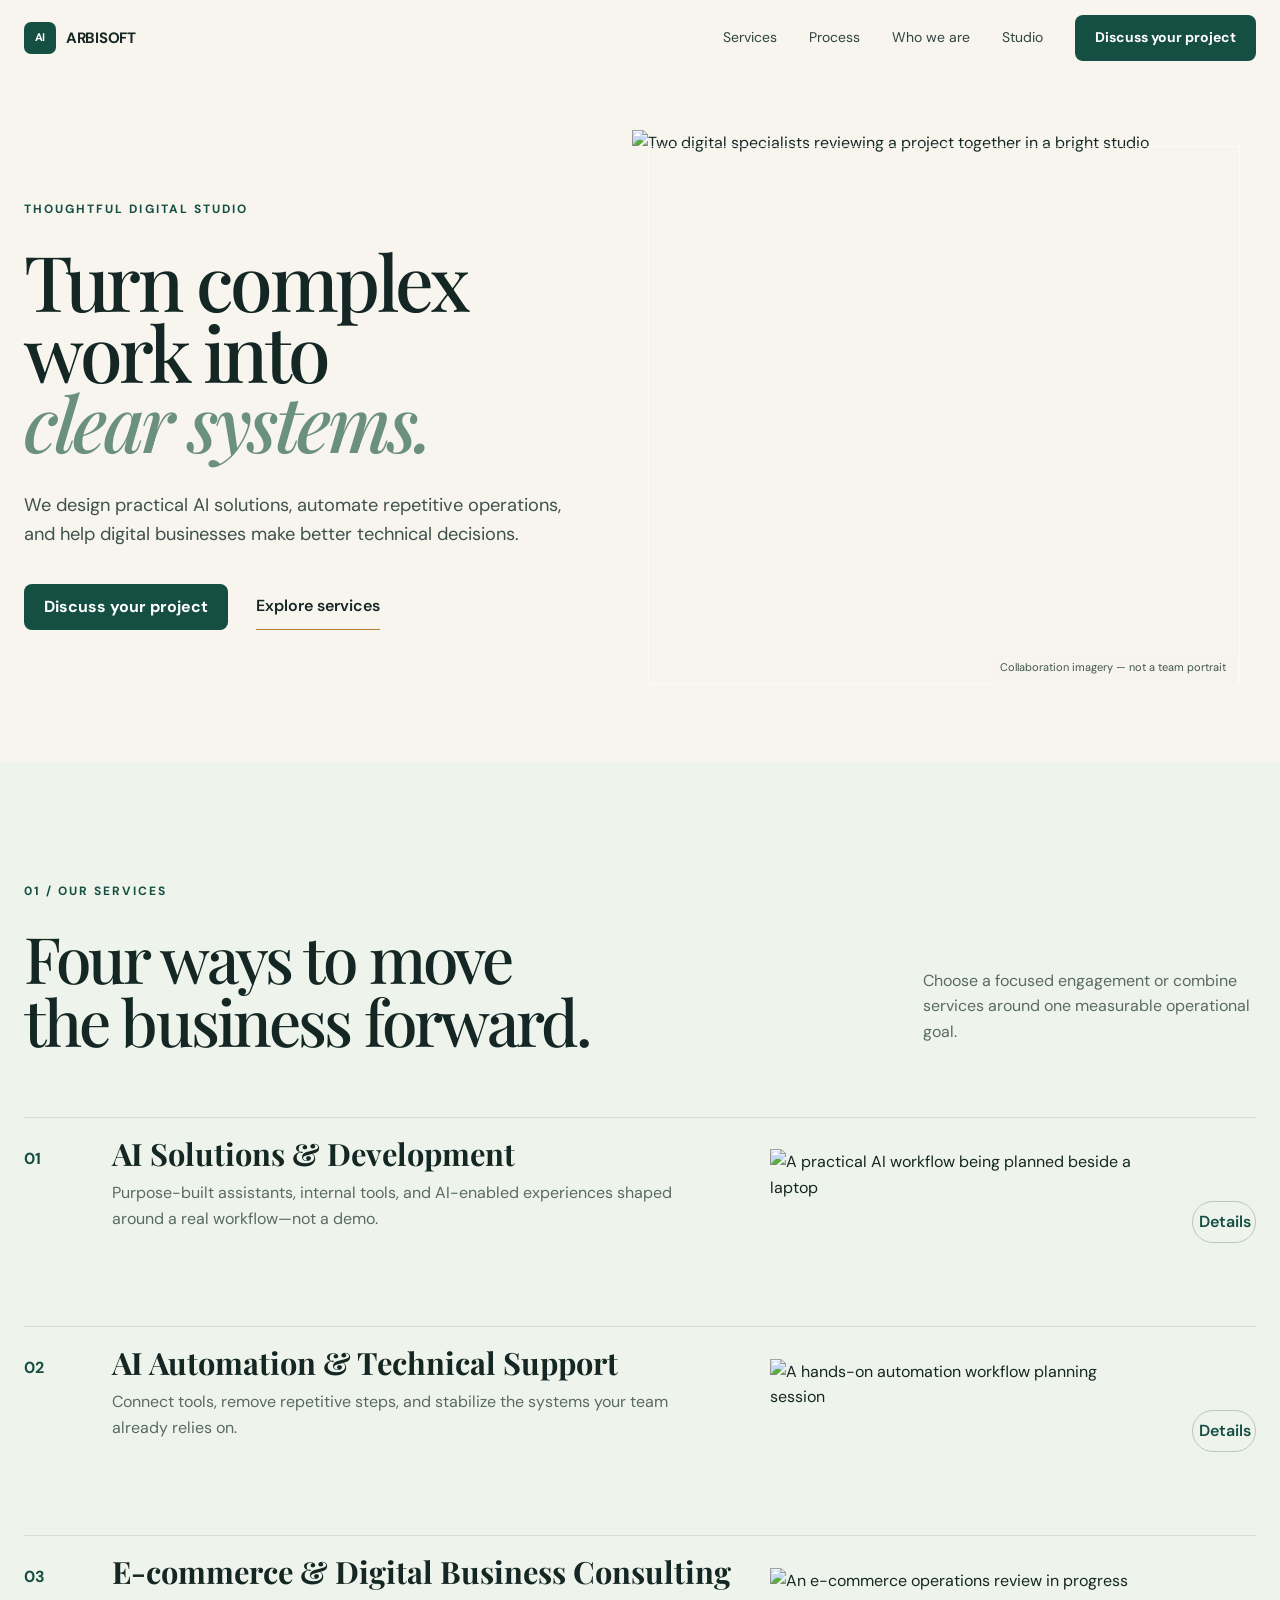
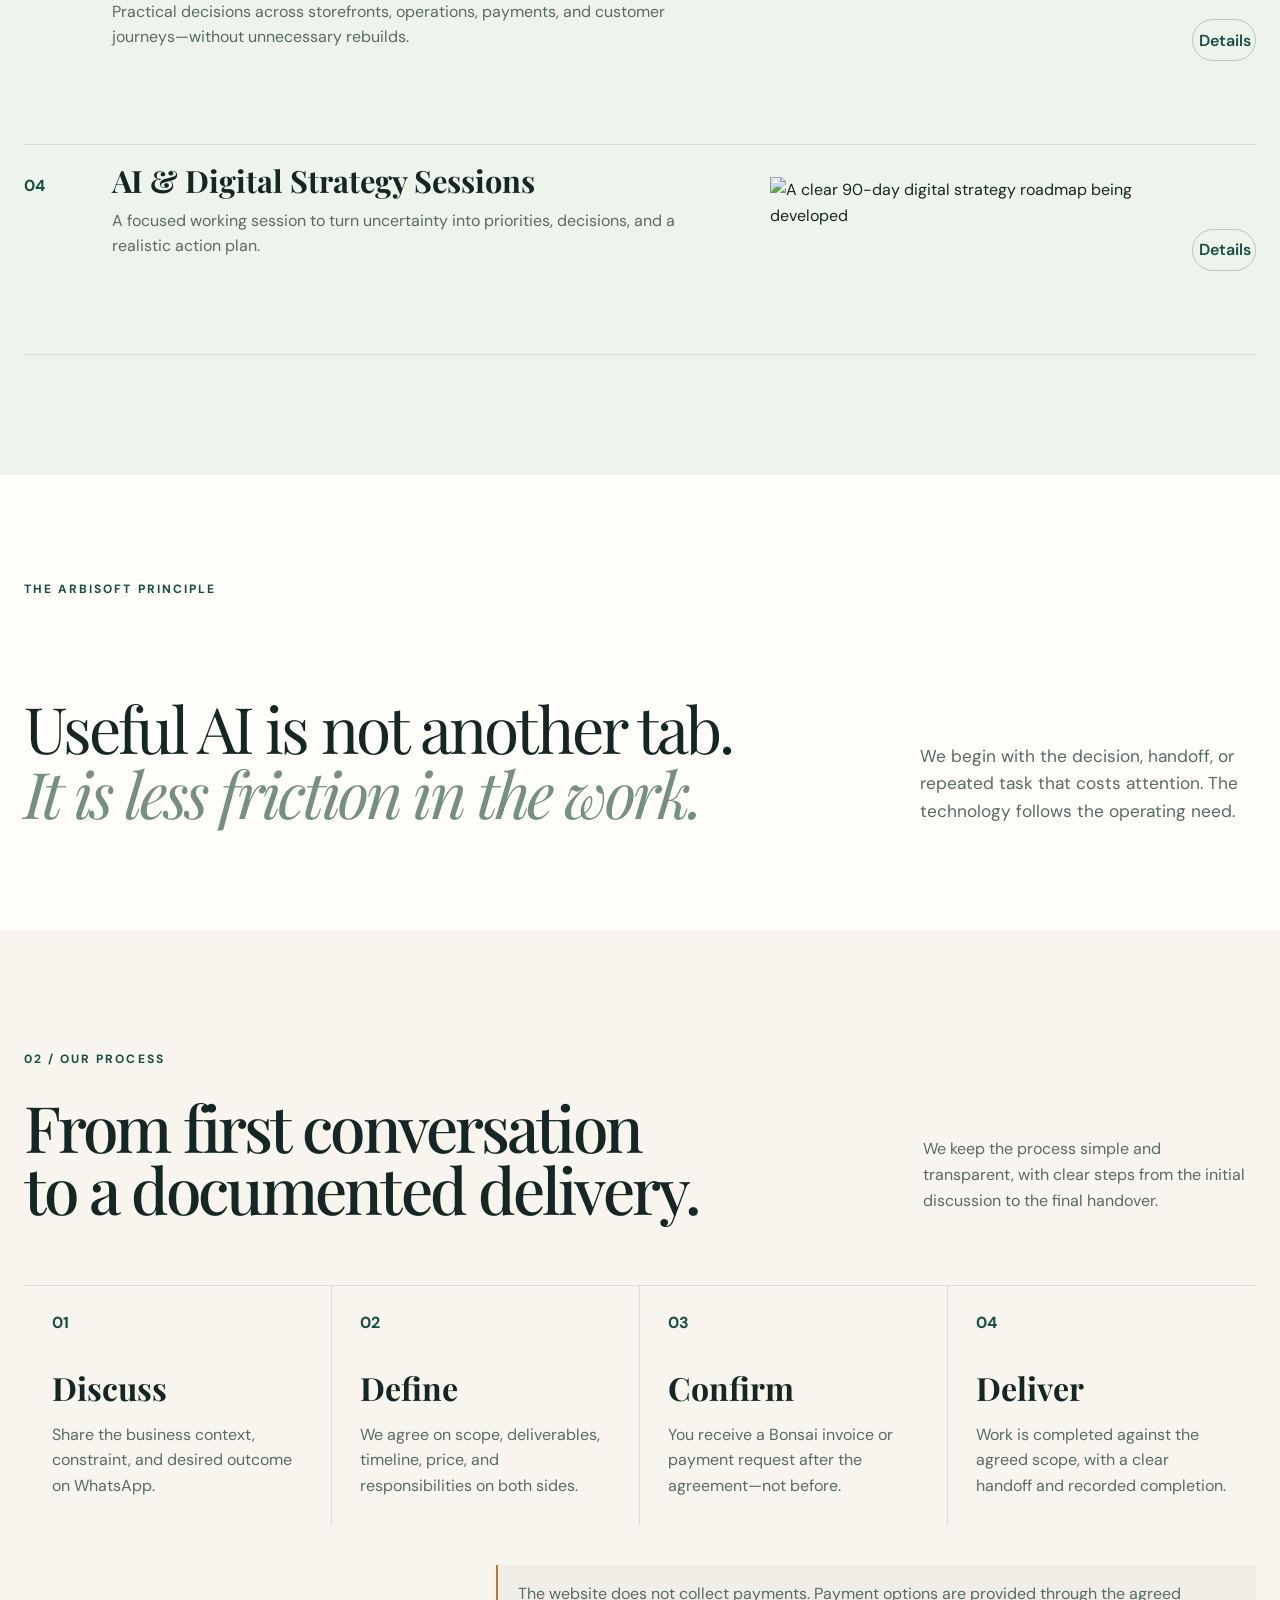
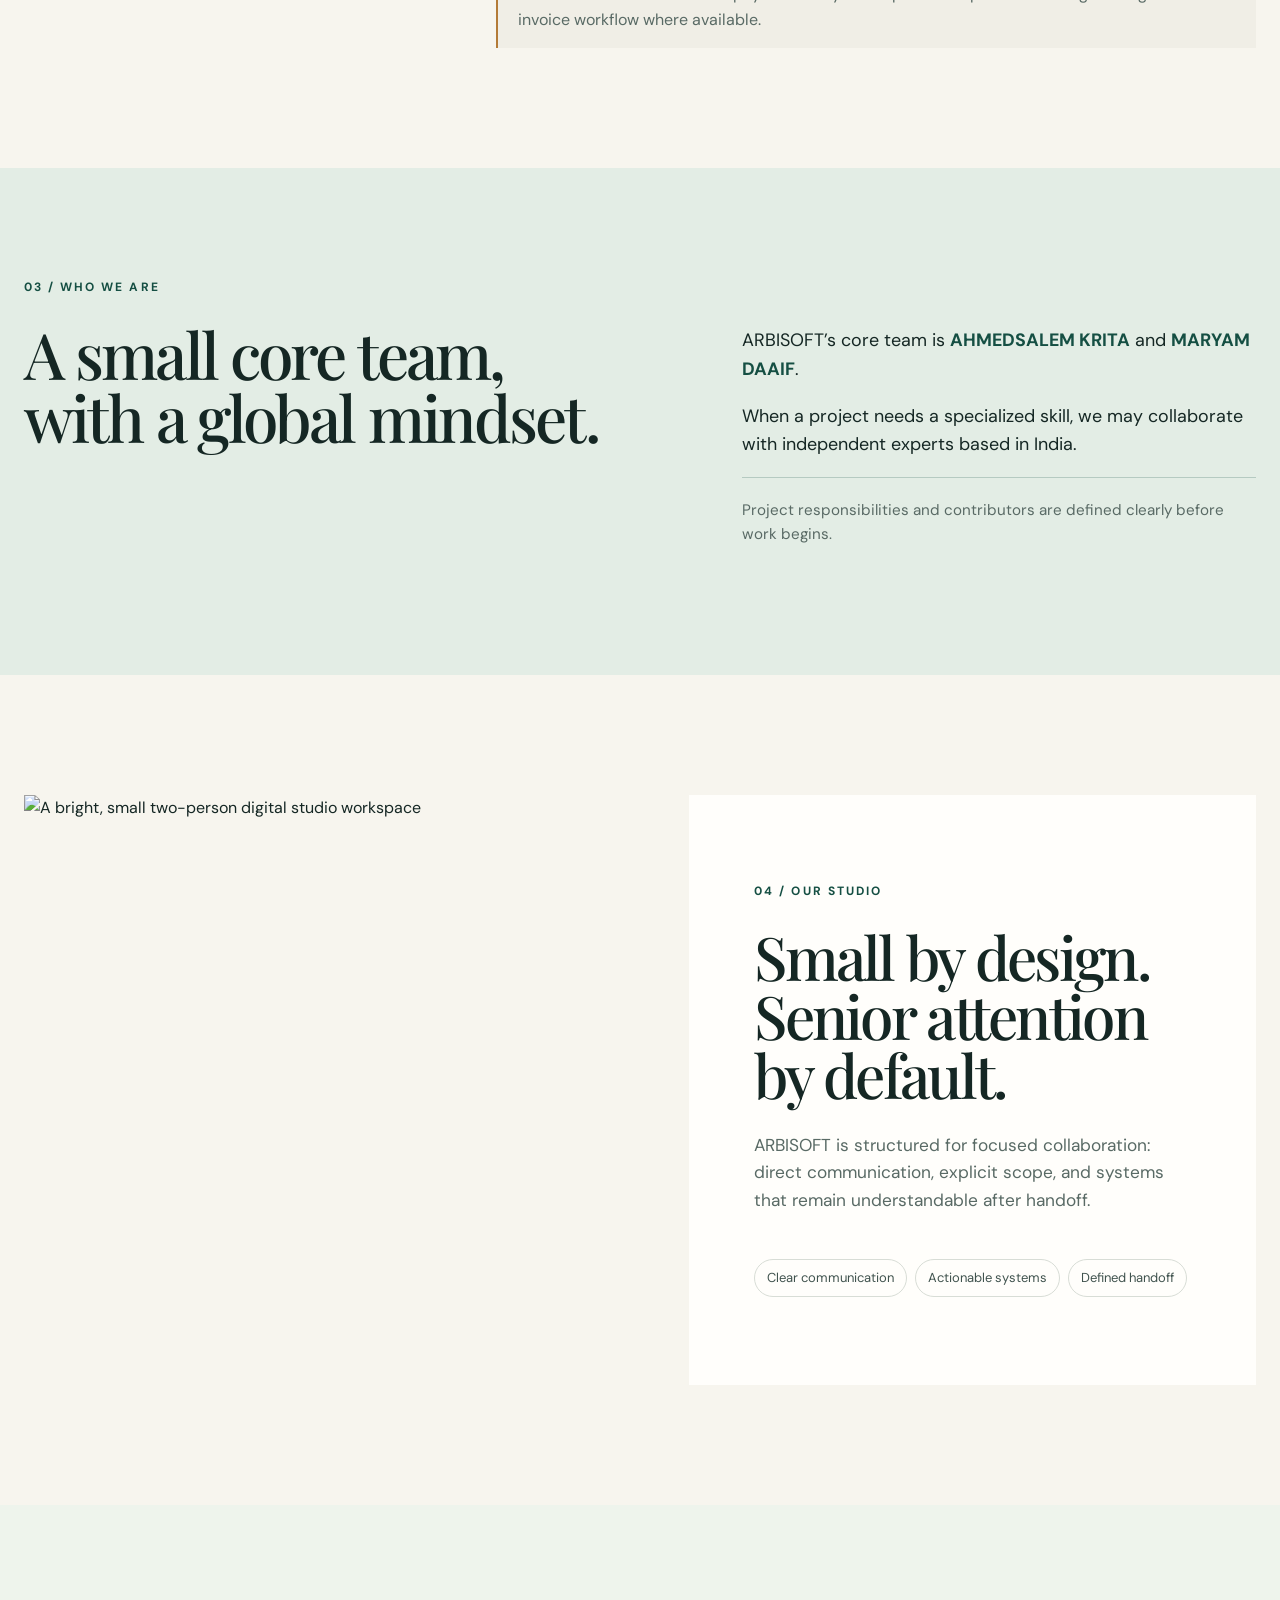
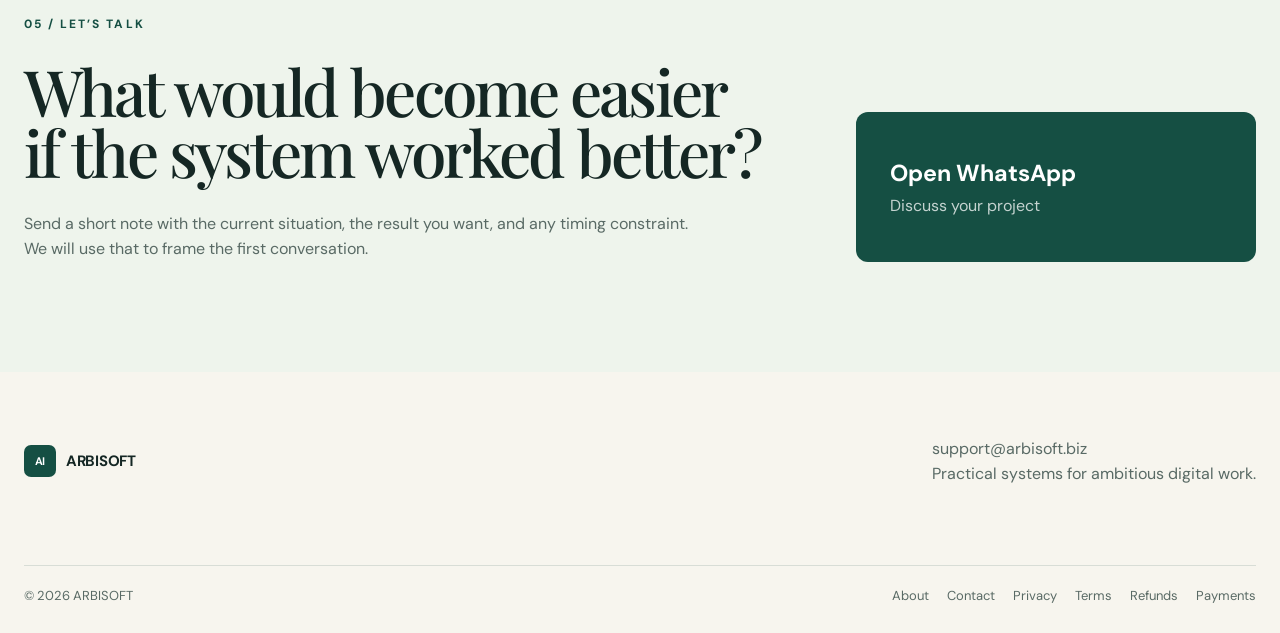
==== index.html @ 0a756f90 "Redesign site and add essential business pages Adds the approved light editorial design, team inform" ====
<!doctype html>
<html lang="en">
<head>
  <meta charset="utf-8">
  <meta name="viewport" content="width=device-width,initial-scale=1">
  <meta name="theme-color" content="#f7f5ee">
  <meta name="description" content="ARBISOFT designs practical AI, automation, and digital business systems around real operations.">
  <link rel="canonical" href="https://arbisoft.biz/">
  <title>ARBISOFT — AI, Automation & Digital Business</title>
  <link rel="preconnect" href="https://fonts.googleapis.com">
  <link rel="preconnect" href="https://fonts.gstatic.com" crossorigin>
  <link href="https://fonts.googleapis.com/css2?family=DM+Sans:wght@400;500;600;700&family=Playfair+Display:ital,wght@0,500;1,500&display=swap" rel="stylesheet">
  <link rel="icon" type="image/svg+xml" href="data:image/svg+xml,%3Csvg xmlns='http://www.w3.org/2000/svg' viewBox='0 0 64 64'%3E%3Crect width='64' height='64' rx='14' fill='%23154f43'/%3E%3Ctext x='32' y='39' text-anchor='middle' font-family='Arial' font-size='21' font-weight='700' fill='%23fff'%3EAI%3C/text%3E%3C/svg%3E">
  <link rel="stylesheet" href="styles.css">
  <link rel="stylesheet" href="overrides.css">
  <script src="script.js" defer></script>
</head>
<body>
  <a class="skip" href="#main">Skip to content</a>
  <header class="site-header" data-header>
    <a class="brand" href="#top" aria-label="ARBISOFT home"><span class="brand-mark">AI</span><span>ARBISOFT</span></a>
    <button class="menu-button" type="button" aria-expanded="false" aria-controls="site-nav">Menu</button>
    <nav id="site-nav" class="site-nav" aria-label="Primary navigation">
      <a href="#services">Services</a><a href="#process">Process</a><a href="#team">Who we are</a><a href="#studio">Studio</a>
      <a class="nav-cta" data-whatsapp href="https://wa.me/212661487396?text=Hello%20ARBISOFT%2C%20I%27d%20like%20to%20discuss%20a%20project." target="_blank" rel="noopener">Discuss your project</a>
    </nav>
  </header>

  <main id="main">
    <section class="hero" id="top">
      <div class="hero-copy reveal">
        <p class="kicker">Thoughtful digital studio</p>
        <h1>Turn complex<br>work into<br><em>clear systems.</em></h1>
        <p class="hero-lede">We design practical AI solutions, automate repetitive operations, and help digital businesses make better technical decisions.</p>
        <div class="hero-actions"><a class="button button-primary" data-whatsapp href="https://wa.me/212661487396?text=Hello%20ARBISOFT%2C%20I%27d%20like%20to%20discuss%20a%20project." target="_blank" rel="noopener">Discuss your project</a><a class="text-link" href="#services">Explore services</a></div>
      </div>
      <figure class="hero-visual reveal"><img src="assets/team-collaboration.png" alt="Two digital specialists reviewing a project together in a bright studio" fetchpriority="high"><figcaption>Collaboration imagery — not a team portrait</figcaption></figure>
    </section>

    <section class="section services" id="services">
      <div class="section-intro reveal"><div><p class="kicker">01 / Our services</p><h2>Four ways to move<br>the business forward.</h2></div><p>Choose a focused engagement or combine services around one measurable operational goal.</p></div>
      <div class="service-list">
        <article class="service reveal"><span class="service-num">01</span><div class="service-copy"><h3>AI Solutions &amp; Development</h3><p>Purpose-built assistants, internal tools, and AI-enabled experiences shaped around a real workflow—not a demo.</p><ul><li>AI feature discovery</li><li>Prototype to production plan</li><li>Knowledge and workflow systems</li></ul></div><img src="assets/service-ai-development.png" alt="A practical AI workflow being planned beside a laptop" loading="lazy" decoding="async"><button class="service-toggle" aria-expanded="false" aria-label="Show details for AI Solutions & Development"><span>Details</span></button></article>
        <article class="service reveal"><span class="service-num">02</span><div class="service-copy"><h3>AI Automation &amp; Technical Support</h3><p>Connect tools, remove repetitive steps, and stabilize the systems your team already relies on.</p><ul><li>Process automation</li><li>Tool integration</li><li>Technical troubleshooting</li></ul></div><img src="assets/service-automation.png" alt="A hands-on automation workflow planning session" loading="lazy" decoding="async"><button class="service-toggle" aria-expanded="false" aria-label="Show details for AI Automation & Technical Support"><span>Details</span></button></article>
        <article class="service reveal"><span class="service-num">03</span><div class="service-copy"><h3>E-commerce &amp; Digital Business Consulting</h3><p>Practical decisions across storefronts, operations, payments, and customer journeys—without unnecessary rebuilds.</p><ul><li>Commerce systems review</li><li>Operational improvement</li><li>Platform and workflow guidance</li></ul></div><img src="assets/service-ecommerce.png" alt="An e-commerce operations review in progress" loading="lazy" decoding="async"><button class="service-toggle" aria-expanded="false" aria-label="Show details for E-commerce consulting"><span>Details</span></button></article>
        <article class="service reveal"><span class="service-num">04</span><div class="service-copy"><h3>AI &amp; Digital Strategy Sessions</h3><p>A focused working session to turn uncertainty into priorities, decisions, and a realistic action plan.</p><ul><li>Opportunity mapping</li><li>Technical decision support</li><li>90-day action plan</li></ul></div><img src="assets/service-strategy.png" alt="A clear 90-day digital strategy roadmap being developed" loading="lazy" decoding="async"><button class="service-toggle" aria-expanded="false" aria-label="Show details for strategy sessions"><span>Details</span></button></article>
      </div>
    </section>

    <section class="principle"><div class="principle-inner reveal"><p class="kicker">The ARBISOFT principle</p><blockquote>Useful AI is not another tab.<br><em>It is less friction in the work.</em></blockquote><p>We begin with the decision, handoff, or repeated task that costs attention. The technology follows the operating need.</p></div></section>

    <section class="section process" id="process">
      <div class="section-intro reveal"><div><p class="kicker">02 / Our process</p><h2>From first conversation<br>to a documented delivery.</h2></div><p>We keep the process simple and transparent, with clear steps from the initial discussion to the final handover.</p></div>
      <ol class="process-list"><li class="reveal"><span>01</span><h3>Discuss</h3><p>Share the business context, constraint, and desired outcome on WhatsApp.</p></li><li class="reveal"><span>02</span><h3>Define</h3><p>We agree on scope, deliverables, timeline, price, and responsibilities on both sides.</p></li><li class="reveal"><span>03</span><h3>Confirm</h3><p>You receive a Bonsai invoice or payment request after the agreement—not before.</p></li><li class="reveal"><span>04</span><h3>Deliver</h3><p>Work is completed against the agreed scope, with a clear handoff and recorded completion.</p></li></ol>
      <p class="payment-note reveal">The website does not collect payments. Payment options are provided through the agreed invoice workflow where available.</p>
    </section>

    <section class="team" id="team"><div class="team-inner reveal"><div><p class="kicker">03 / Who we are</p><h2>A small core team,<br>with a global mindset.</h2></div><div class="team-copy"><p>ARBISOFT’s core team is <strong>AHMEDSALEM KRITA</strong> and <strong>MARYAM DAAIF</strong>.</p><p>When a project needs a specialized skill, we may collaborate with independent experts based in India.</p><p class="team-note">Project responsibilities and contributors are defined clearly before work begins.</p></div></div></section>

    <section class="studio" id="studio"><figure class="studio-visual reveal"><img src="assets/studio-workspace.png" alt="A bright, small two-person digital studio workspace" loading="lazy" decoding="async"></figure><div class="studio-copy reveal"><p class="kicker">04 / Our studio</p><h2>Small by design.<br>Senior attention by default.</h2><p>ARBISOFT is structured for focused collaboration: direct communication, explicit scope, and systems that remain understandable after handoff.</p><div class="values"><span>Clear communication</span><span>Actionable systems</span><span>Defined handoff</span></div></div></section>

    <section class="contact" id="contact"><div class="contact-copy reveal"><p class="kicker">05 / Let’s talk</p><h2>What would become easier if the system worked better?</h2><p>Send a short note with the current situation, the result you want, and any timing constraint. We will use that to frame the first conversation.</p></div><a class="contact-action reveal" data-whatsapp href="https://wa.me/212661487396?text=Hello%20ARBISOFT.%20Current%20situation%3A%20%0ADesired%20outcome%3A%20%0ATiming%3A%20" target="_blank" rel="noopener"><strong>Open WhatsApp</strong><span>Discuss your project</span></a></section>
  </main>

  <footer><div class="footer-top"><a class="brand" href="#top"><span class="brand-mark">AI</span><span>ARBISOFT</span></a><p><a href="mailto:support@arbisoft.biz">support@arbisoft.biz</a><br>Practical systems for ambitious digital work.</p></div><div class="footer-bottom"><span>© <span data-year></span> ARBISOFT</span><nav class="footer-links" aria-label="Business information"><a href="about.html">About</a><a href="contact.html">Contact</a><a href="privacy.html">Privacy</a><a href="terms.html">Terms</a><a href="refund-policy.html">Refunds</a><a href="payment-policy.html">Payments</a></nav></div></footer>
</body>
</html>
---- styles.css ----
:root{--paper:#f7f5ee;--white:#fffefb;--sage:#eef4ec;--sage-2:#e3ede5;--forest:#154f43;--forest-dark:#0d2e29;--ink:#152724;--muted:#596a65;--bronze:#b47b37;--line:#d8ddd6;--max:1320px;--serif:"Playfair Display",Georgia,serif;--sans:"DM Sans",Arial,sans-serif}*{box-sizing:border-box}html{scroll-behavior:smooth}body{margin:0;background:var(--paper);color:var(--ink);font:16px/1.6 var(--sans);overflow-x:hidden}a{color:inherit;text-decoration:none}button{font:inherit}.skip{position:fixed;z-index:100;top:8px;left:8px;padding:10px 16px;background:var(--forest);color:#fff;transform:translateY(-150%)}.skip:focus{transform:none}.site-header{position:fixed;z-index:50;top:0;left:0;width:100%;height:76px;padding:0 max(24px,calc((100vw - var(--max))/2));display:flex;align-items:center;justify-content:space-between;background:rgba(247,245,238,.94);border-bottom:1px solid transparent;backdrop-filter:blur(16px);transition:.25s}.site-header.scrolled{height:66px;border-color:var(--line);box-shadow:0 8px 30px rgba(21,79,67,.06)}.brand{display:flex;align-items:center;gap:10px;font-weight:700;font-size:15px;letter-spacing:-.02em}.brand-mark{display:grid;place-items:center;width:32px;height:32px;border-radius:7px;background:var(--forest);color:white;font-size:11px}.site-nav{display:flex;align-items:center;gap:32px;font-size:14px}.site-nav>a:not(.nav-cta){color:#31443f}.site-nav>a:hover{color:var(--forest)}.nav-cta,.button{display:inline-flex;align-items:center;justify-content:center;min-height:46px;padding:0 20px;border-radius:8px;font-weight:700}.nav-cta,.button-primary{background:var(--forest);color:#fff}.nav-cta:hover,.button-primary:hover{background:var(--forest-dark)}.menu-button{display:none;border:1px solid var(--line);border-radius:8px;background:var(--white);padding:9px 14px;color:var(--ink)}.hero{max-width:var(--max);min-height:760px;margin:auto;padding:140px 24px 70px;display:grid;grid-template-columns:.82fr 1.18fr;align-items:center;gap:70px}.kicker{margin:0 0 26px;color:var(--forest);font-size:12px;font-weight:700;text-transform:uppercase;letter-spacing:.17em}.hero h1,.section h2,.team h2,.studio h2,.contact h2{font-family:var(--serif);font-weight:500;letter-spacing:-.045em}.hero h1{margin:0;font-size:clamp(4.2rem,7vw,7.4rem);line-height:.89}.hero h1 em{color:#6c907e;font-weight:500}.hero-lede{max-width:600px;margin:34px 0 0;color:#3f514c;font-size:1.14rem}.hero-actions{display:flex;align-items:center;gap:28px;margin-top:34px}.text-link{padding:10px 0;border-bottom:1px solid var(--bronze);font-weight:600}.hero-visual{position:relative;margin:0;min-height:570px;overflow:hidden}.hero-visual:before{content:"";position:absolute;z-index:1;inset:16px;border:1px solid rgba(255,255,255,.6);pointer-events:none}.hero-visual img{width:100%;height:570px;display:block;object-fit:cover;object-position:center}.hero-visual figcaption{position:absolute;z-index:2;right:20px;bottom:16px;padding:7px 10px;background:rgba(247,245,238,.86);color:#40544e;font-size:11px}.section{max-width:var(--max);margin:auto;padding:120px 24px}.services{max-width:none;padding-left:max(24px,calc((100vw - var(--max))/2));padding-right:max(24px,calc((100vw - var(--max))/2));background:var(--sage)}.section-intro{display:grid;grid-template-columns:1.6fr .65fr;gap:80px;align-items:end;margin-bottom:64px}.section-intro h2{margin:0;font-size:clamp(2.9rem,5vw,5.3rem);line-height:.98}.section-intro>p{max-width:390px;margin:0 0 8px;color:var(--muted)}.service{display:grid;grid-template-columns:60px minmax(280px,1fr) minmax(240px,380px) 78px;gap:28px;align-items:center;padding:18px 0;border-top:1px solid var(--line)}.service:last-child{border-bottom:1px solid var(--line)}.service-num{align-self:start;margin-top:10px;color:var(--forest);font-weight:700}.service h3{margin:0;font-family:var(--serif);font-size:clamp(1.45rem,2.4vw,2.25rem);line-height:1.15}.service p{max-width:600px;margin:9px 0 0;color:var(--muted)}.service img{width:100%;height:145px;object-fit:cover}.service ul{display:grid;grid-template-rows:0fr;overflow:hidden;opacity:0;margin:0;padding:0;transition:.3s}.service.open ul{grid-template-rows:1fr;opacity:1;margin-top:14px;padding-left:18px;color:var(--muted)}.service-toggle{justify-self:end;width:64px;height:42px;border:1px solid #b9c8c0;border-radius:999px;background:transparent;color:var(--forest);font-weight:600;cursor:pointer}.service-toggle:hover,.service.open .service-toggle{background:var(--forest);color:#fff;border-color:var(--forest)}.principle{background:var(--white);padding:105px max(24px,calc((100vw - var(--max))/2))}.principle-inner{display:grid;grid-template-columns:1.6fr .65fr;gap:70px}.principle .kicker{grid-column:1/-1}.principle blockquote{margin:0;font-family:var(--serif);font-size:clamp(2.7rem,5vw,5rem);line-height:1.02;letter-spacing:-.045em}.principle blockquote em{color:#759081}.principle-inner>p:last-child{align-self:end;margin:0;color:var(--muted);font-size:1.08rem}.process-list{display:grid;grid-template-columns:repeat(4,1fr);list-style:none;margin:0;padding:0}.process-list li{min-height:240px;padding:24px 28px;border-top:1px solid var(--line);border-right:1px solid var(--line)}.process-list li:last-child{border-right:0}.process-list span{color:var(--forest);font-weight:700}.process-list h3{margin:26px 0 9px;font-family:var(--serif);font-size:2rem}.process-list p{margin:0;color:var(--muted)}.payment-note{max-width:760px;margin:40px 0 0 auto;padding:16px 20px;border-left:2px solid var(--bronze);background:#f0eee6;color:var(--muted)}.team{background:var(--sage-2);padding:110px max(24px,calc((100vw - var(--max))/2))}.team-inner{display:grid;grid-template-columns:1.1fr .9fr;gap:90px;align-items:start}.team h2{margin:0;font-size:clamp(3rem,5vw,5.4rem);line-height:.98}.team-copy{padding-top:48px}.team-copy p{margin:0 0 18px;font-size:1.12rem}.team-copy strong{color:var(--forest)}.team-note{padding-top:20px;border-top:1px solid rgba(21,79,67,.22);color:var(--muted);font-size:.95rem!important}.studio{max-width:var(--max);margin:auto;padding:120px 24px;display:grid;grid-template-columns:1.08fr .92fr;gap:0;background:var(--paper)}.studio-visual{margin:0;min-height:590px}.studio-visual img{width:100%;height:100%;min-height:590px;object-fit:cover}.studio-copy{display:flex;flex-direction:column;justify-content:center;padding:60px 65px;background:var(--white)}.studio h2{margin:0;font-size:clamp(2.8rem,4.7vw,5rem);line-height:.98}.studio-copy>p:not(.kicker){margin:28px 0 0;color:var(--muted);font-size:1.08rem}.values{display:flex;flex-wrap:wrap;gap:8px;margin-top:44px}.values span{padding:8px 12px;border:1px solid var(--line);border-radius:999px;color:#40534e;font-size:13px}.contact{padding:110px max(24px,calc((100vw - var(--max))/2));display:grid;grid-template-columns:1.3fr .7fr;gap:90px;align-items:end;background:var(--sage)}.contact h2{max-width:760px;margin:0;font-size:clamp(3rem,5vw,5.5rem);line-height:.96}.contact-copy>p:last-child{max-width:680px;margin:28px 0 0;color:var(--muted)}.contact-action{min-height:150px;display:flex;flex-direction:column;justify-content:center;padding:30px 34px;border-radius:12px;background:var(--forest);color:#fff;transition:.2s}.contact-action:hover{transform:translateY(-4px);background:var(--forest-dark)}.contact-action strong{font-size:1.45rem}.contact-action span{opacity:.75}footer{max-width:var(--max);margin:auto;padding:48px 24px 26px;background:var(--paper)}.footer-top,.footer-bottom{display:flex;align-items:center;justify-content:space-between;gap:24px}.footer-top p,.footer-bottom{color:var(--muted)}.footer-bottom{margin-top:62px;padding-top:20px;border-top:1px solid var(--line);font-size:13px}.footer-bottom button{border:0;background:none;color:var(--muted);cursor:pointer}.policy-dialog{width:min(720px,calc(100% - 32px));max-height:86vh;border:1px solid var(--line);border-radius:18px;background:var(--white);color:var(--ink);padding:clamp(24px,5vw,52px)}.policy-dialog::backdrop{background:rgba(13,46,41,.5);backdrop-filter:blur(5px)}.dialog-close{position:absolute;right:18px;top:16px;border:1px solid var(--line);border-radius:999px;background:var(--paper);color:var(--ink);padding:8px 13px}.policy-dialog h2{font-family:var(--serif);font-size:2.6rem;line-height:1}.policy-dialog h3{margin-top:28px}.policy-dialog p,.policy-dialog li{color:var(--muted)}.policy-notice{padding:14px;border-left:2px solid var(--bronze);background:#f3efe7}.reveal{opacity:1;transform:none}.js .reveal{opacity:0;transform:translateY(22px);transition:opacity .65s,transform .65s}.js .reveal.visible{opacity:1;transform:none}@media(max-width:980px){.site-nav{display:none;position:absolute;top:66px;left:14px;right:14px;flex-direction:column;align-items:stretch;padding:20px;background:var(--white);border:1px solid var(--line);box-shadow:0 18px 50px rgba(21,79,67,.13)}.site-nav.open{display:flex}.menu-button{display:block}.hero{grid-template-columns:1fr;padding-top:120px;gap:50px}.hero-copy{max-width:760px}.hero-visual{min-height:500px}.hero-visual img{height:500px}.section-intro,.principle-inner,.team-inner,.studio,.contact{grid-template-columns:1fr}.service{grid-template-columns:50px 1fr 260px}.service-toggle{grid-column:2;justify-self:start}.process-list{grid-template-columns:repeat(2,1fr)}.process-list li:nth-child(2){border-right:0}.team-copy{padding-top:0}.studio{gap:0}.contact{gap:48px}.contact-action{max-width:430px}.footer-top{align-items:flex-start;flex-direction:column}}@media(max-width:640px){.site-header{padding:0 14px}.hero{padding:105px 16px 55px}.hero h1{font-size:clamp(3.4rem,17vw,5rem)}.hero-lede{font-size:1rem}.hero-actions{align-items:stretch;flex-direction:column;gap:12px}.text-link{text-align:center}.hero-visual,.hero-visual img{height:390px;min-height:390px}.hero-visual figcaption{font-size:9px}.section,.studio{padding:82px 16px}.services,.principle,.team,.contact{padding:82px 16px}.section-intro{gap:28px;margin-bottom:44px}.section-intro h2{font-size:2.8rem}.service{grid-template-columns:36px 1fr;padding:24px 0}.service img{grid-column:1/-1;height:200px}.service-toggle{grid-column:2}.principle-inner{gap:28px}.principle blockquote{font-size:2.65rem}.process-list{grid-template-columns:1fr}.process-list li{min-height:0;border-right:0;padding:24px 0}.team h2,.contact h2{font-size:3rem}.studio-visual,.studio-visual img{min-height:390px}.studio-copy{padding:40px 24px}.contact-action{min-height:125px}.footer-bottom{align-items:flex-start;flex-direction:column}.footer-bottom div{display:flex;flex-wrap:wrap}}@media(prefers-reduced-motion:reduce){html{scroll-behavior:auto}.js .reveal{opacity:1;transform:none;transition:none}*{transition-duration:.01ms!important}}
---- overrides.css ----
/* Calm light-theme refinements after visual QA. */
.hero{min-height:730px;padding-top:130px;padding-bottom:62px;grid-template-columns:.94fr 1.06fr;gap:54px}
.hero h1{font-size:clamp(3.8rem,6vw,5.7rem);line-height:.92}
.reveal,.js .reveal,.js .reveal.visible{opacity:1;transform:none;transition:none}
@media(max-width:980px){.hero{grid-template-columns:1fr;padding-top:120px;gap:50px}}
@media(max-width:640px){.hero{padding:105px 16px 55px}.hero h1{font-size:clamp(3.15rem,15.5vw,4.6rem)}}
.footer-links{display:flex;flex-wrap:wrap;justify-content:flex-end;gap:8px 18px}.footer-links a:hover{color:var(--forest)}
.info-page{min-height:100vh}.info-header{max-width:920px;margin:0 auto;padding:140px 24px 56px}.info-header h1{max-width:850px;margin:0;font-family:var(--serif);font-size:clamp(3.2rem,7vw,6.8rem);font-weight:500;line-height:.94;letter-spacing:-.045em}.info-content{max-width:920px;margin:0 auto;padding:0 24px 110px}.info-content article{padding:clamp(28px,6vw,64px);background:var(--white);border-top:4px solid var(--forest)}.info-content h2{margin:40px 0 10px;font-family:var(--serif);font-size:clamp(1.8rem,4vw,2.7rem);font-weight:500;line-height:1.1}.info-content h2:first-child{margin-top:0}.info-content p,.info-content li{color:var(--muted)}.info-content a{color:var(--forest);font-weight:700}.info-note{padding:16px 18px;border-left:2px solid var(--bronze);background:#f3efe7}.simple-footer{max-width:920px}
@media(max-width:640px){.footer-links{justify-content:flex-start}.info-header{padding:120px 16px 40px}.info-content{padding:0 16px 80px}.info-content article{padding:26px 20px}}
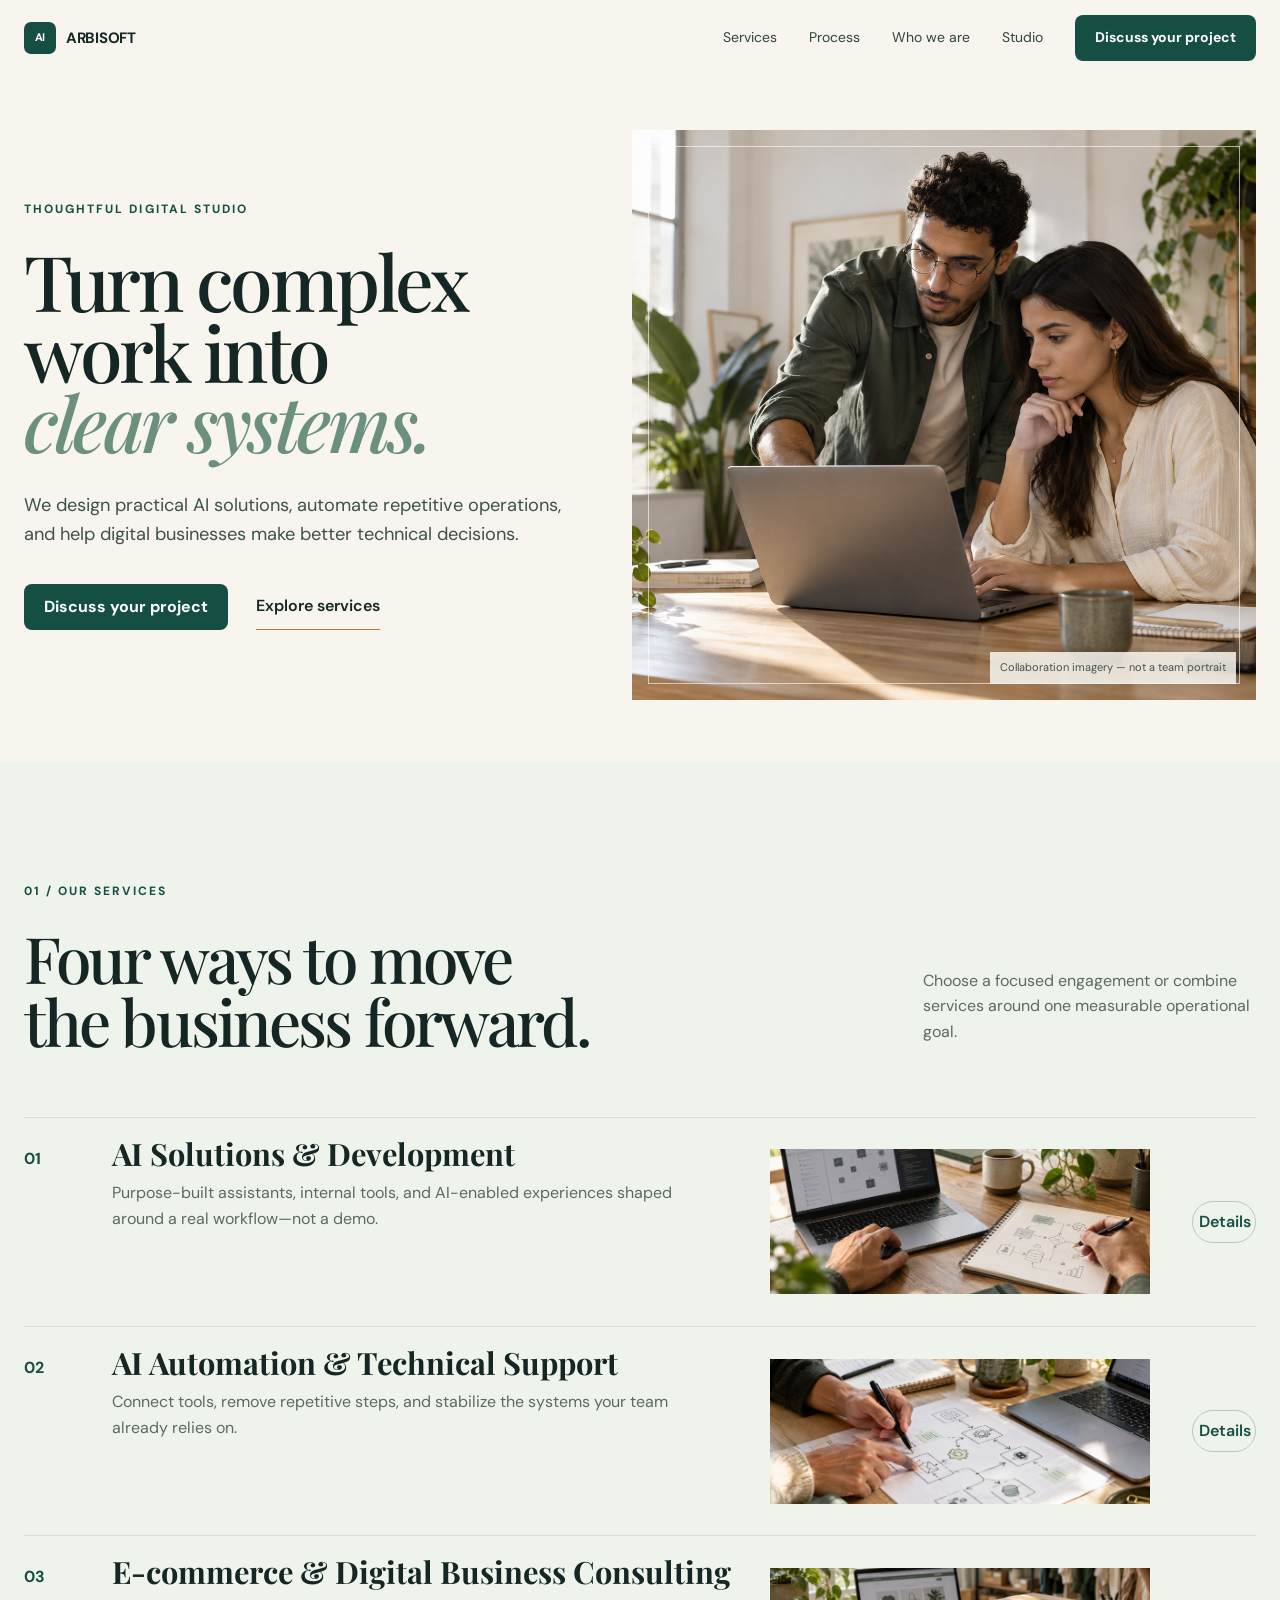
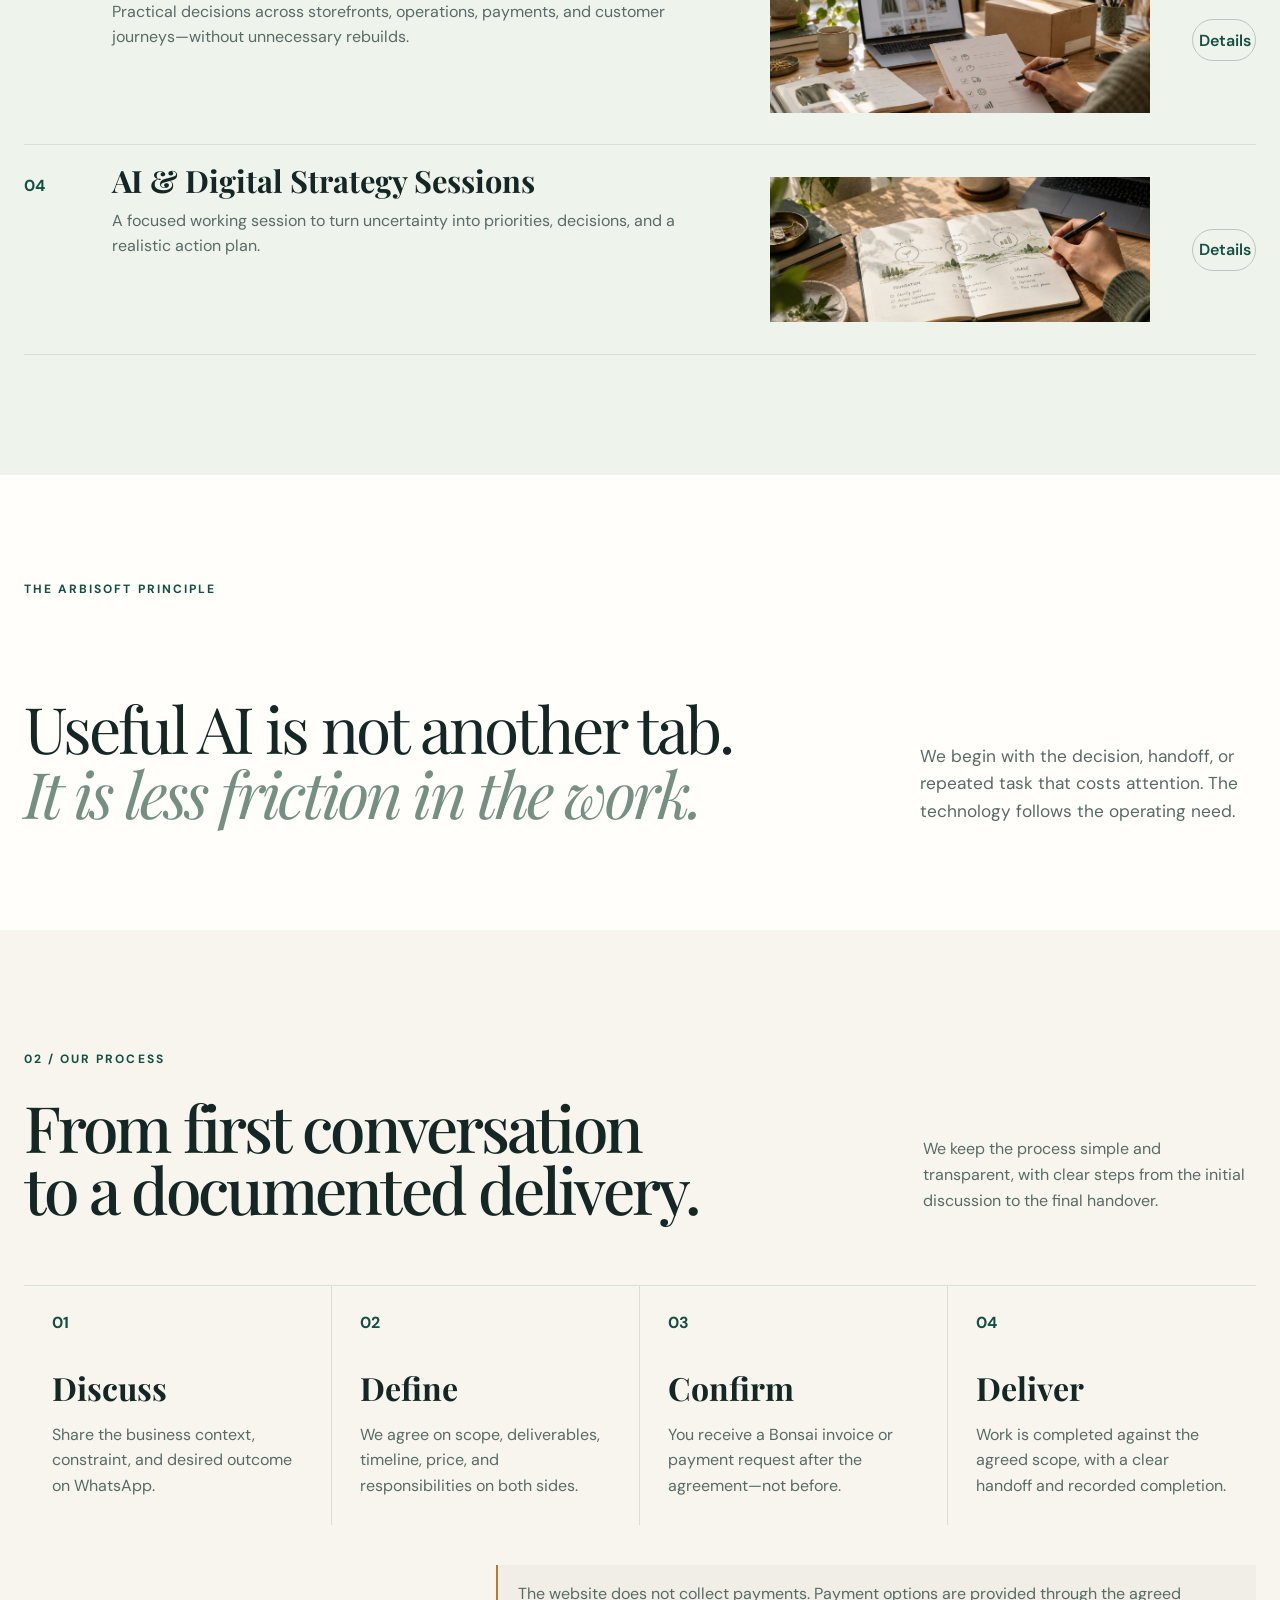
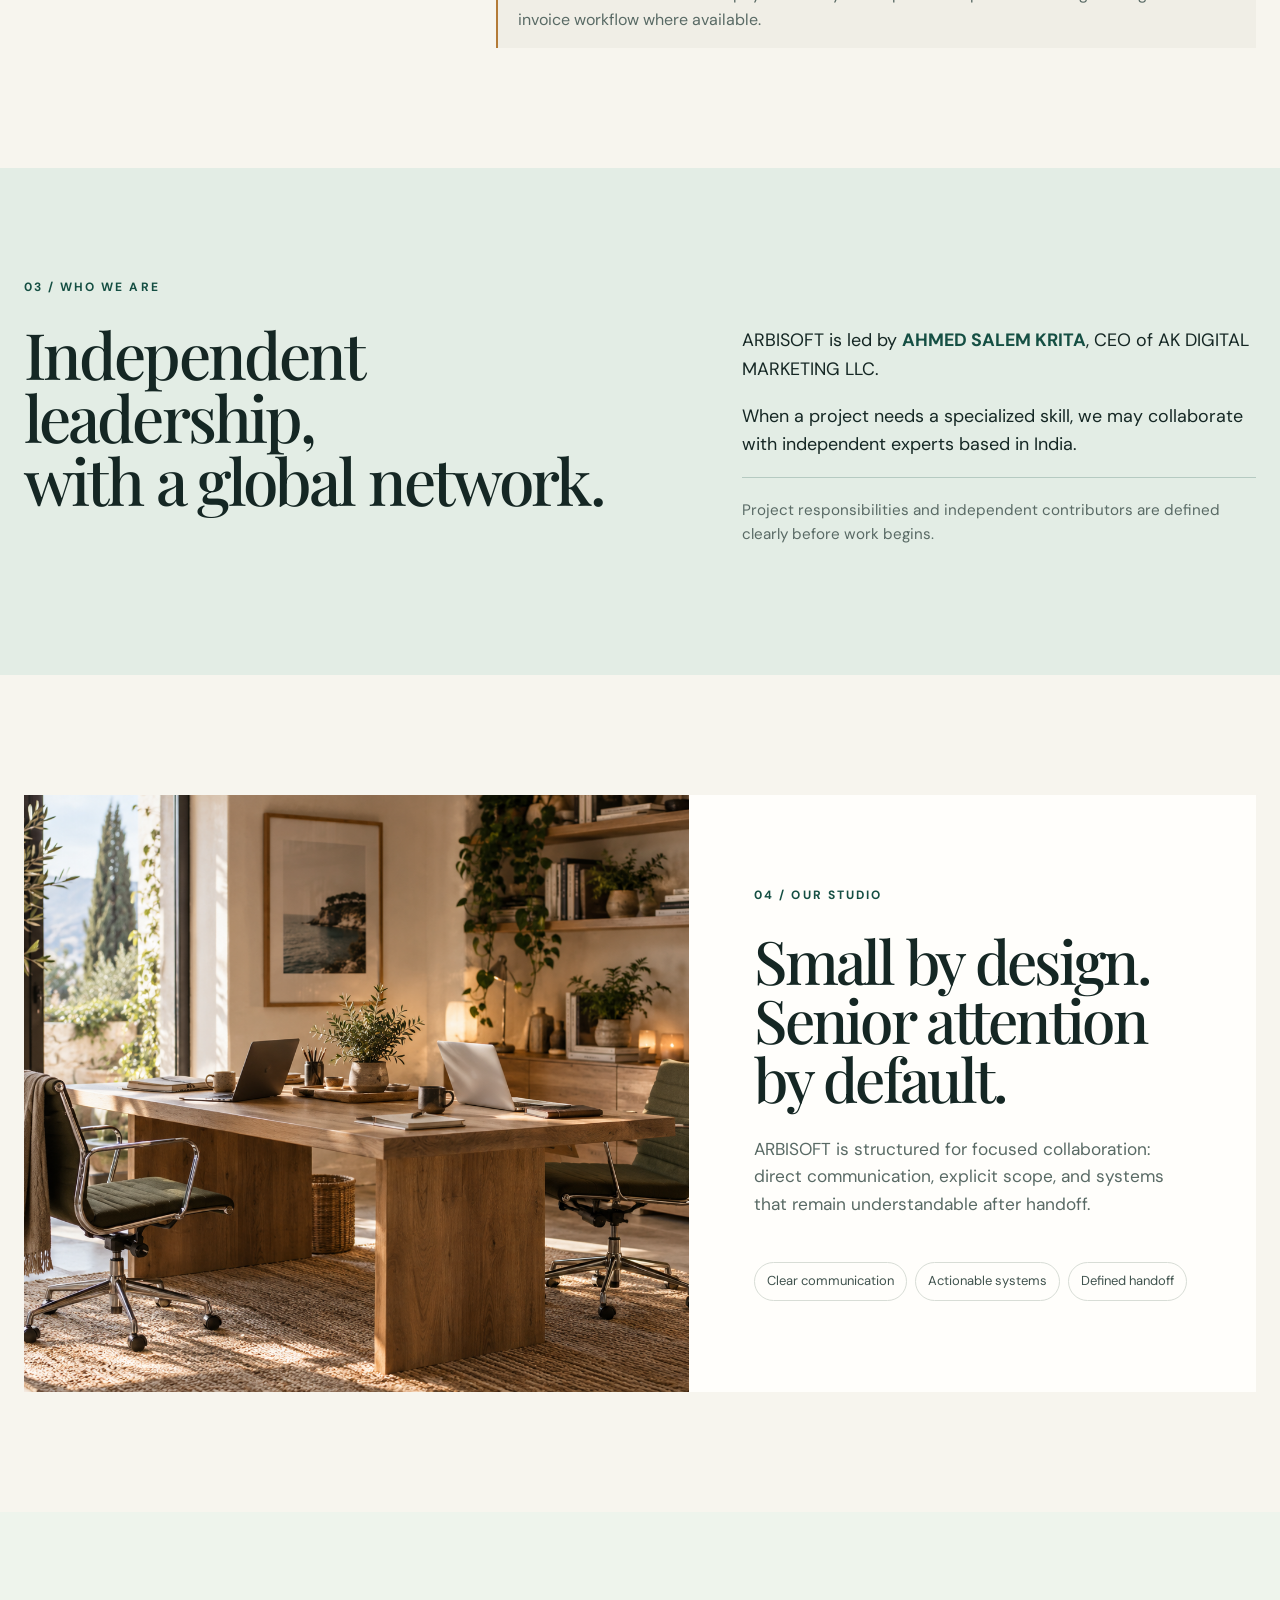
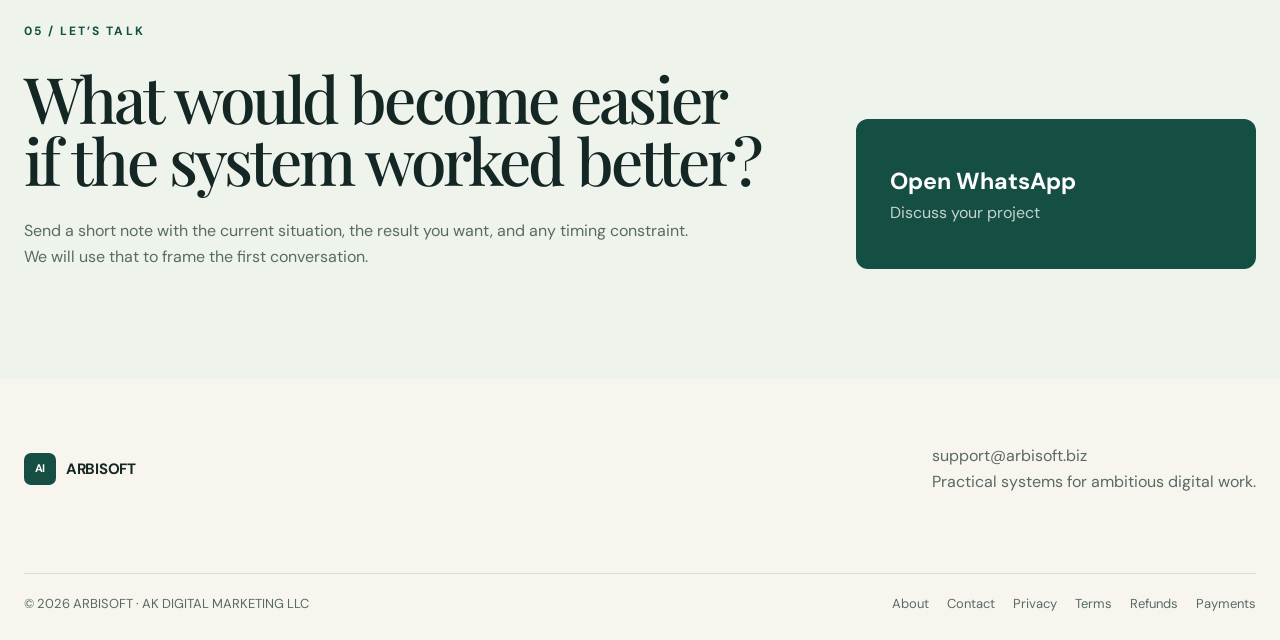
==== commit 9dea2830: "Align public identity with company records Lists AHMED SALEM KRITA as the sole named principal and C" ====
--- a/index.html
+++ b/index.html
@@ -55,13 +55,13 @@
       <p class="payment-note reveal">The website does not collect payments. Payment options are provided through the agreed invoice workflow where available.</p>
     </section>
 
-    <section class="team" id="team"><div class="team-inner reveal"><div><p class="kicker">03 / Who we are</p><h2>A small core team,<br>with a global mindset.</h2></div><div class="team-copy"><p>ARBISOFT’s core team is <strong>AHMEDSALEM KRITA</strong> and <strong>MARYAM DAAIF</strong>.</p><p>When a project needs a specialized skill, we may collaborate with independent experts based in India.</p><p class="team-note">Project responsibilities and contributors are defined clearly before work begins.</p></div></div></section>
+    <section class="team" id="team"><div class="team-inner reveal"><div><p class="kicker">03 / Who we are</p><h2>Independent leadership,<br>with a global network.</h2></div><div class="team-copy"><p>ARBISOFT is led by <strong>AHMED SALEM KRITA</strong>, CEO of AK DIGITAL MARKETING LLC.</p><p>When a project needs a specialized skill, we may collaborate with independent experts based in India.</p><p class="team-note">Project responsibilities and independent contributors are defined clearly before work begins.</p></div></div></section>
 
     <section class="studio" id="studio"><figure class="studio-visual reveal"><img src="assets/studio-workspace.png" alt="A bright, small two-person digital studio workspace" loading="lazy" decoding="async"></figure><div class="studio-copy reveal"><p class="kicker">04 / Our studio</p><h2>Small by design.<br>Senior attention by default.</h2><p>ARBISOFT is structured for focused collaboration: direct communication, explicit scope, and systems that remain understandable after handoff.</p><div class="values"><span>Clear communication</span><span>Actionable systems</span><span>Defined handoff</span></div></div></section>
 
     <section class="contact" id="contact"><div class="contact-copy reveal"><p class="kicker">05 / Let’s talk</p><h2>What would become easier if the system worked better?</h2><p>Send a short note with the current situation, the result you want, and any timing constraint. We will use that to frame the first conversation.</p></div><a class="contact-action reveal" data-whatsapp href="https://wa.me/212661487396?text=Hello%20ARBISOFT.%20Current%20situation%3A%20%0ADesired%20outcome%3A%20%0ATiming%3A%20" target="_blank" rel="noopener"><strong>Open WhatsApp</strong><span>Discuss your project</span></a></section>
   </main>
 
-  <footer><div class="footer-top"><a class="brand" href="#top"><span class="brand-mark">AI</span><span>ARBISOFT</span></a><p><a href="mailto:support@arbisoft.biz">support@arbisoft.biz</a><br>Practical systems for ambitious digital work.</p></div><div class="footer-bottom"><span>© <span data-year></span> ARBISOFT</span><nav class="footer-links" aria-label="Business information"><a href="about.html">About</a><a href="contact.html">Contact</a><a href="privacy.html">Privacy</a><a href="terms.html">Terms</a><a href="refund-policy.html">Refunds</a><a href="payment-policy.html">Payments</a></nav></div></footer>
+  <footer><div class="footer-top"><a class="brand" href="#top"><span class="brand-mark">AI</span><span>ARBISOFT</span></a><p><a href="mailto:support@arbisoft.biz">support@arbisoft.biz</a><br>Practical systems for ambitious digital work.</p></div><div class="footer-bottom"><span>© <span data-year></span> ARBISOFT · AK DIGITAL MARKETING LLC</span><nav class="footer-links" aria-label="Business information"><a href="about.html">About</a><a href="contact.html">Contact</a><a href="privacy.html">Privacy</a><a href="terms.html">Terms</a><a href="refund-policy.html">Refunds</a><a href="payment-policy.html">Payments</a></nav></div></footer>
 </body>
 </html>
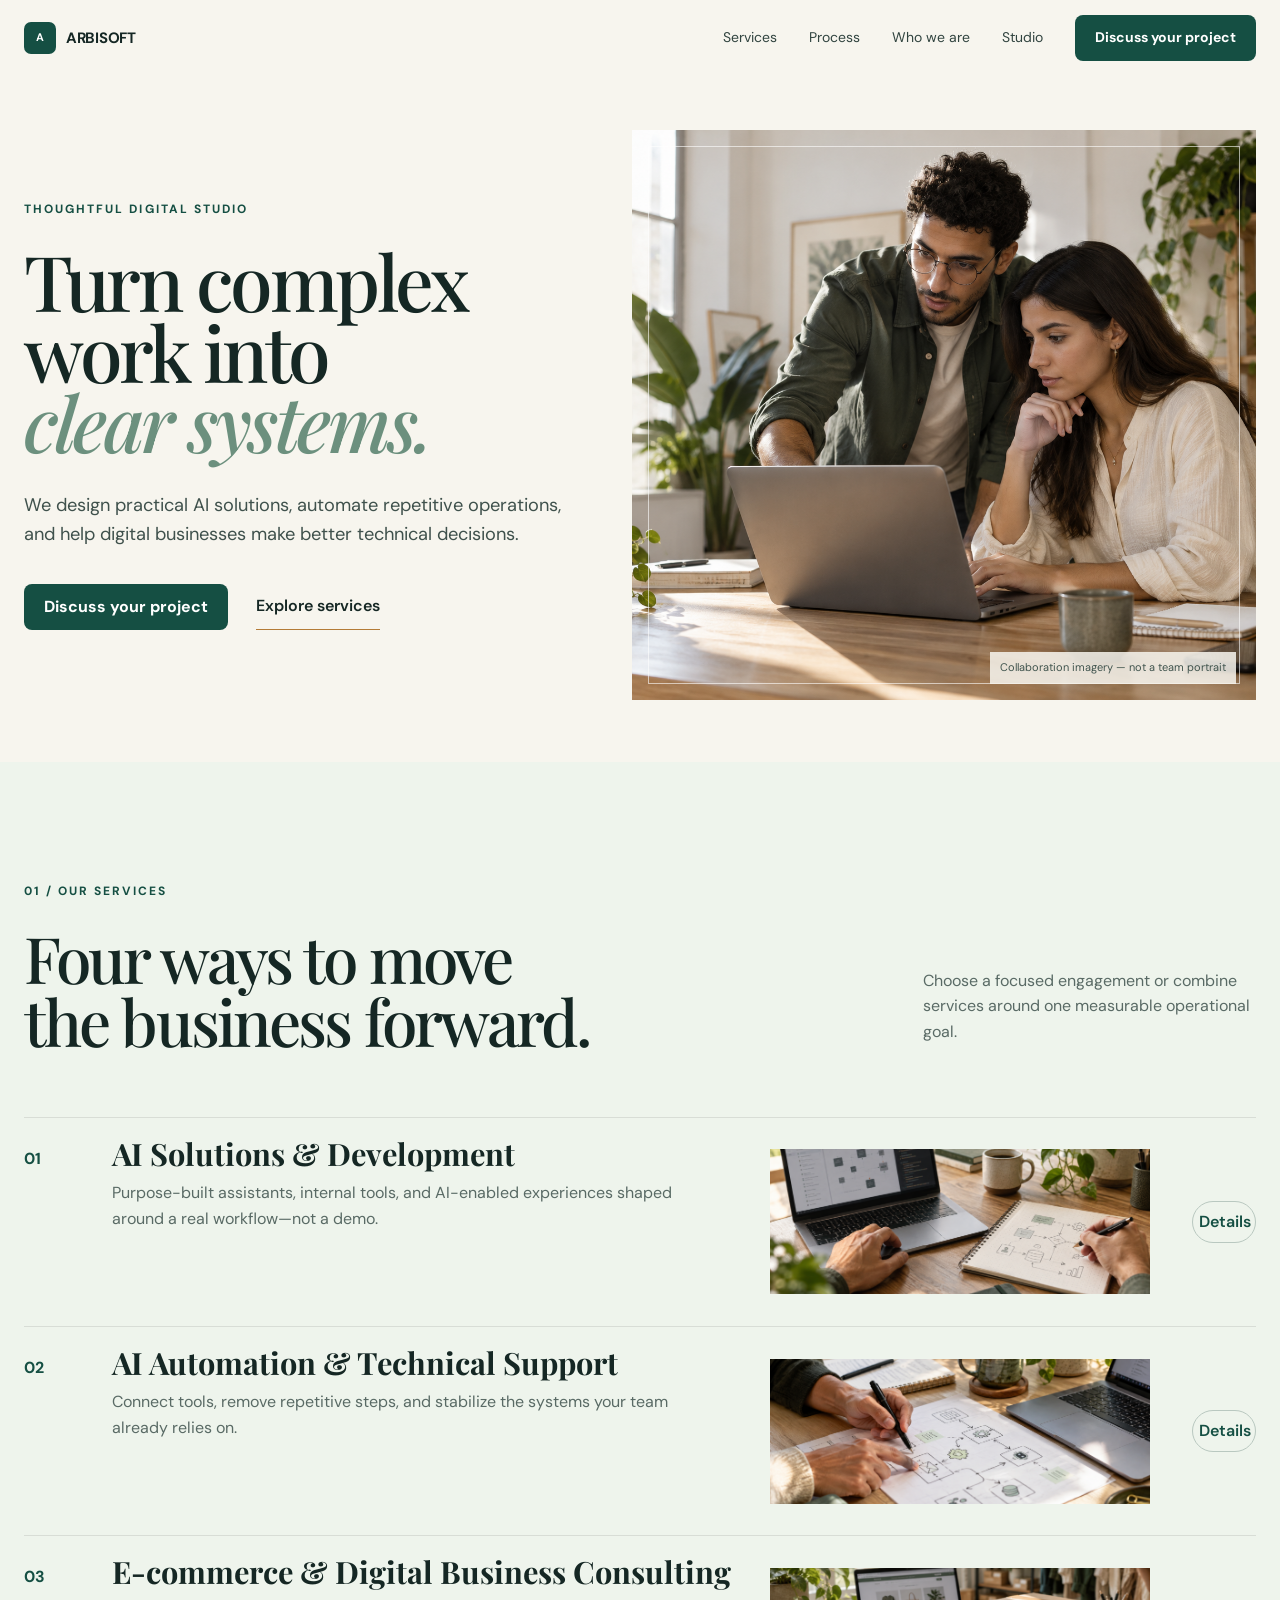
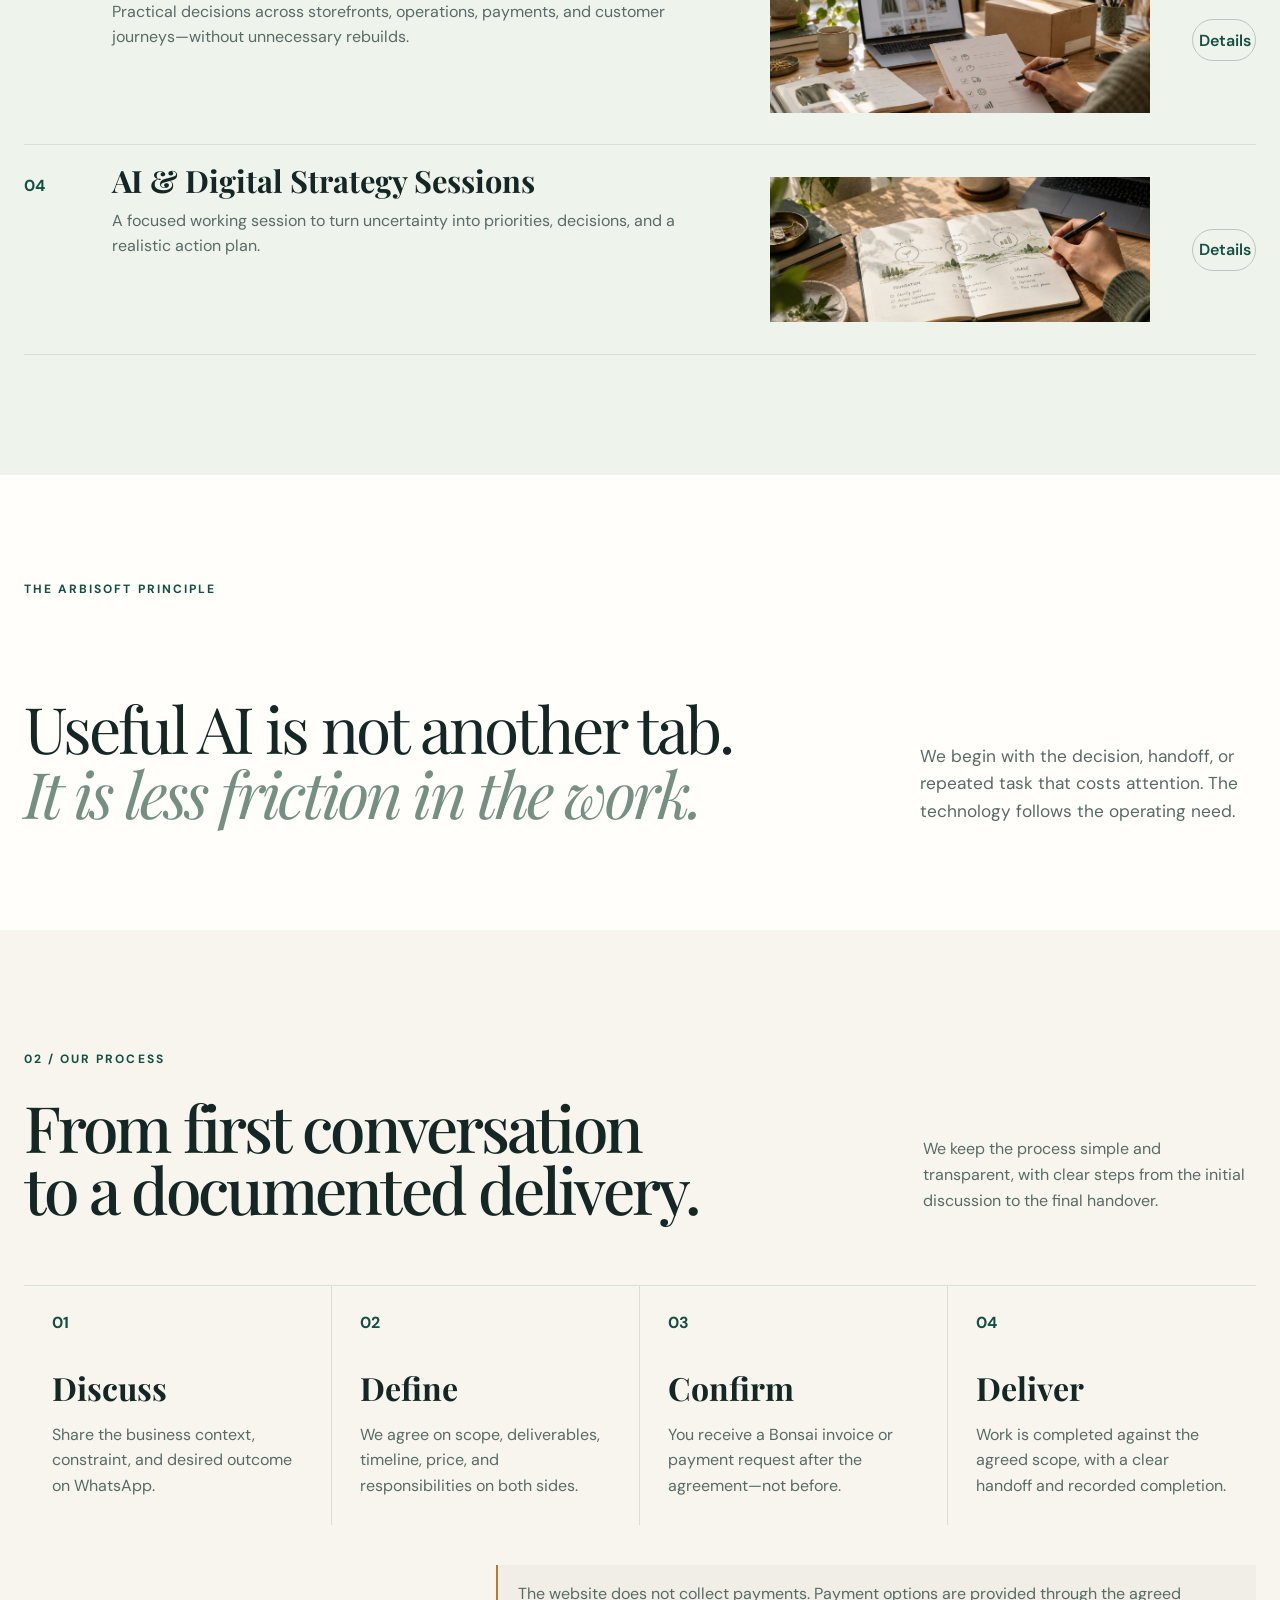
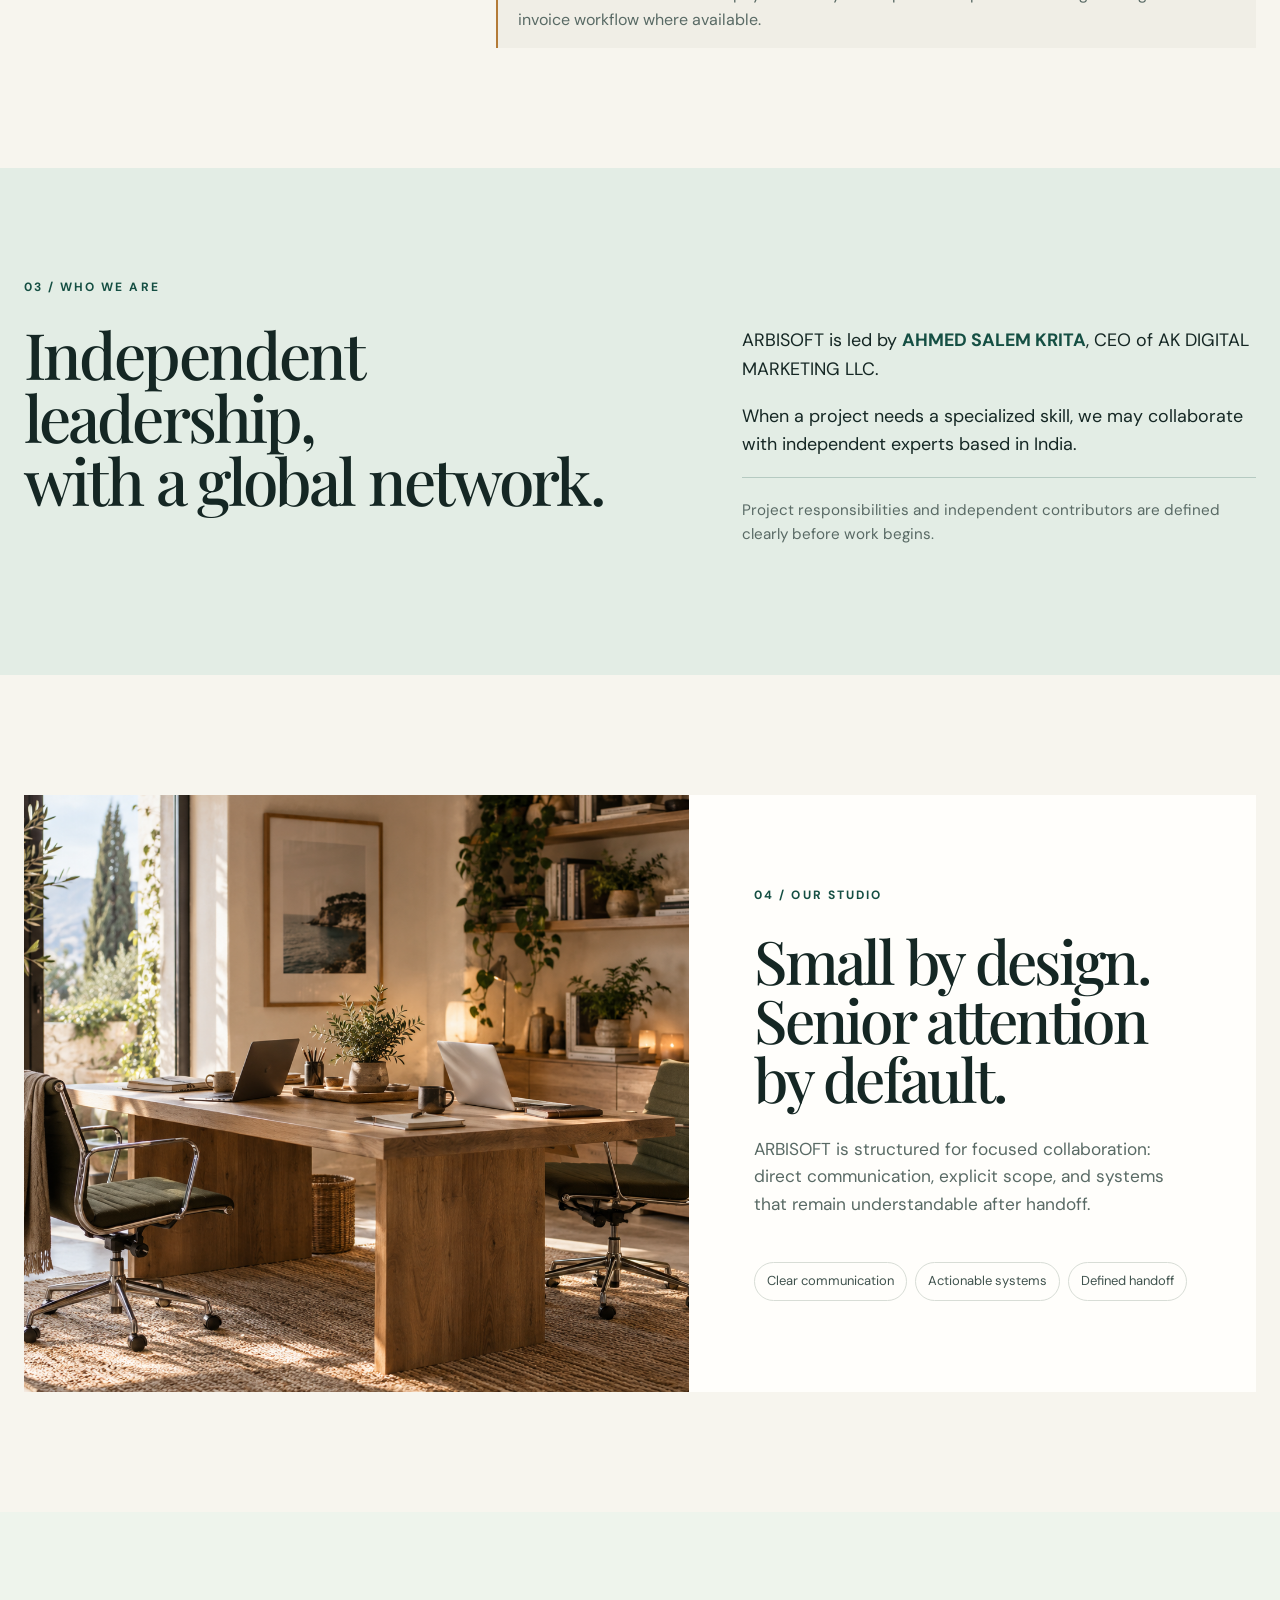
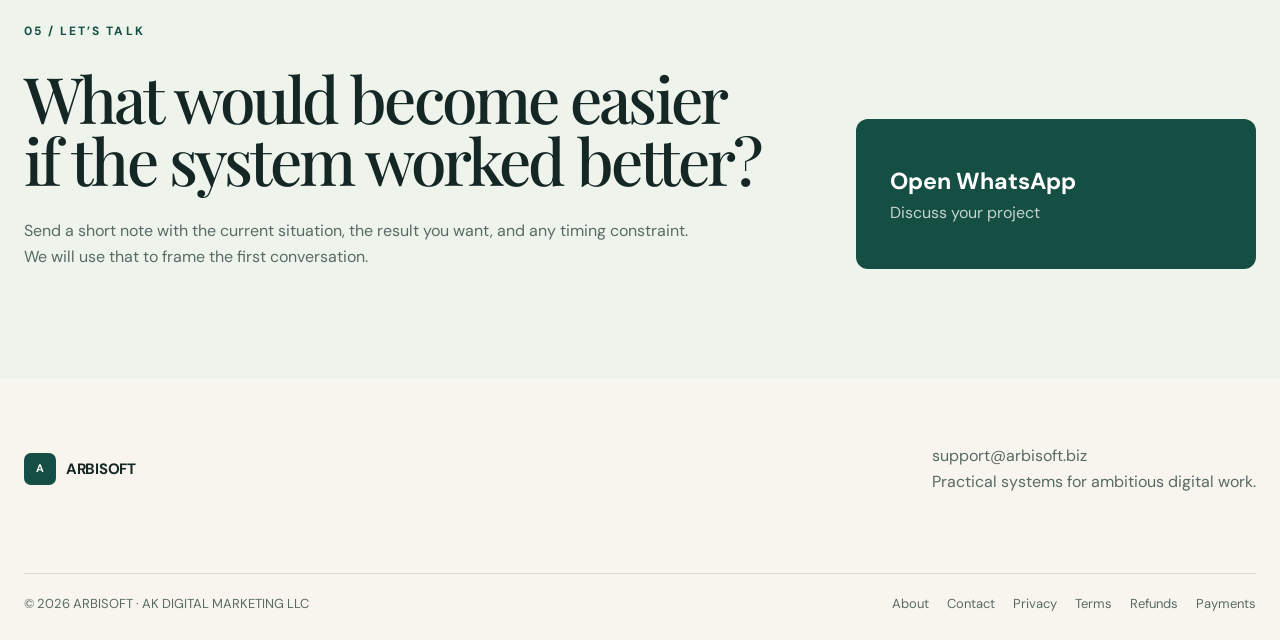
==== commit e46f61bd: "Replace AI mark with broad ARBISOFT identity" ====
--- a/index.html
+++ b/index.html
@@ -18,7 +18,7 @@
 <body>
   <a class="skip" href="#main">Skip to content</a>
   <header class="site-header" data-header>
-    <a class="brand" href="#top" aria-label="ARBISOFT home"><span class="brand-mark">AI</span><span>ARBISOFT</span></a>
+    <a class="brand" href="#top" aria-label="ARBISOFT home"><span class="brand-mark">A</span><span>ARBISOFT</span></a>
     <button class="menu-button" type="button" aria-expanded="false" aria-controls="site-nav">Menu</button>
     <nav id="site-nav" class="site-nav" aria-label="Primary navigation">
       <a href="#services">Services</a><a href="#process">Process</a><a href="#team">Who we are</a><a href="#studio">Studio</a>
@@ -62,6 +62,6 @@
     <section class="contact" id="contact"><div class="contact-copy reveal"><p class="kicker">05 / Let’s talk</p><h2>What would become easier if the system worked better?</h2><p>Send a short note with the current situation, the result you want, and any timing constraint. We will use that to frame the first conversation.</p></div><a class="contact-action reveal" data-whatsapp href="https://wa.me/212661487396?text=Hello%20ARBISOFT.%20Current%20situation%3A%20%0ADesired%20outcome%3A%20%0ATiming%3A%20" target="_blank" rel="noopener"><strong>Open WhatsApp</strong><span>Discuss your project</span></a></section>
   </main>
 
-  <footer><div class="footer-top"><a class="brand" href="#top"><span class="brand-mark">AI</span><span>ARBISOFT</span></a><p><a href="mailto:support@arbisoft.biz">support@arbisoft.biz</a><br>Practical systems for ambitious digital work.</p></div><div class="footer-bottom"><span>© <span data-year></span> ARBISOFT · AK DIGITAL MARKETING LLC</span><nav class="footer-links" aria-label="Business information"><a href="about.html">About</a><a href="contact.html">Contact</a><a href="privacy.html">Privacy</a><a href="terms.html">Terms</a><a href="refund-policy.html">Refunds</a><a href="payment-policy.html">Payments</a></nav></div></footer>
+  <footer><div class="footer-top"><a class="brand" href="#top"><span class="brand-mark">A</span><span>ARBISOFT</span></a><p><a href="mailto:support@arbisoft.biz">support@arbisoft.biz</a><br>Practical systems for ambitious digital work.</p></div><div class="footer-bottom"><span>© <span data-year></span> ARBISOFT · AK DIGITAL MARKETING LLC</span><nav class="footer-links" aria-label="Business information"><a href="about.html">About</a><a href="contact.html">Contact</a><a href="privacy.html">Privacy</a><a href="terms.html">Terms</a><a href="refund-policy.html">Refunds</a><a href="payment-policy.html">Payments</a></nav></div></footer>
 </body>
 </html>
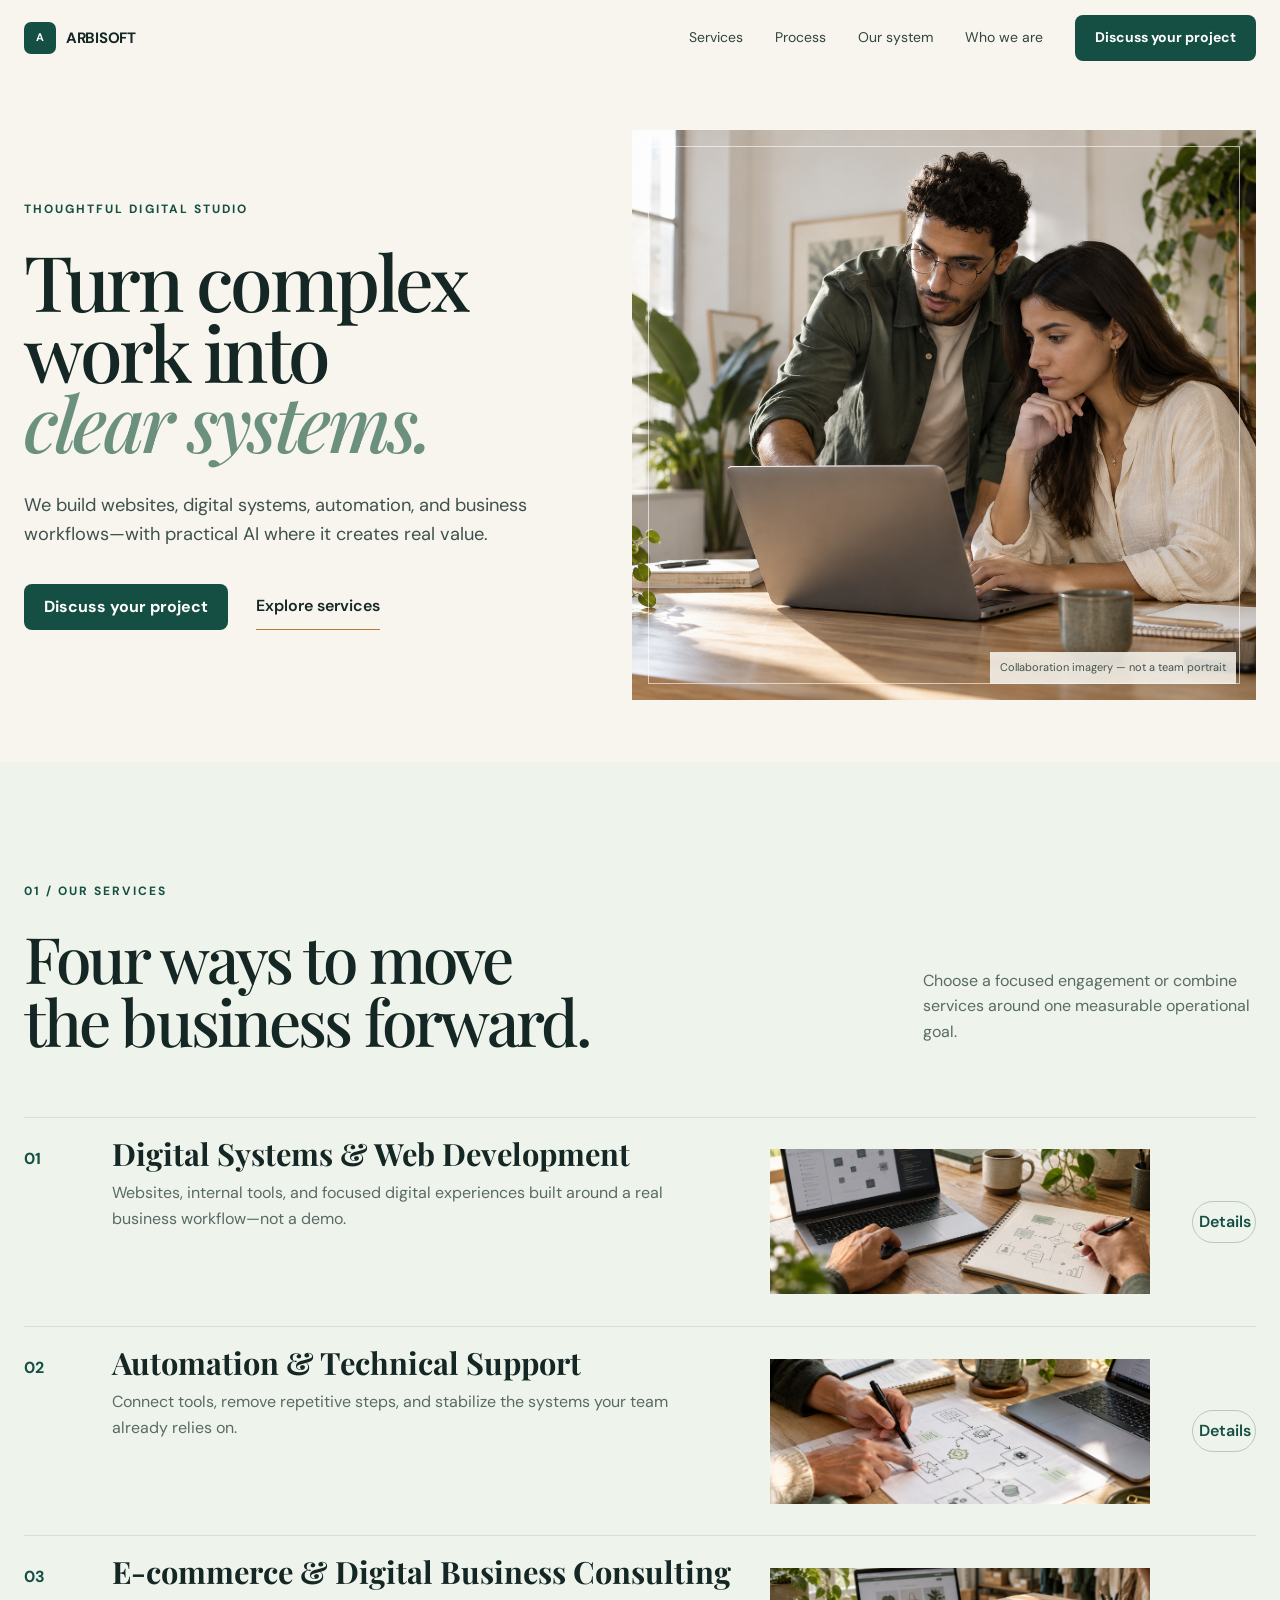
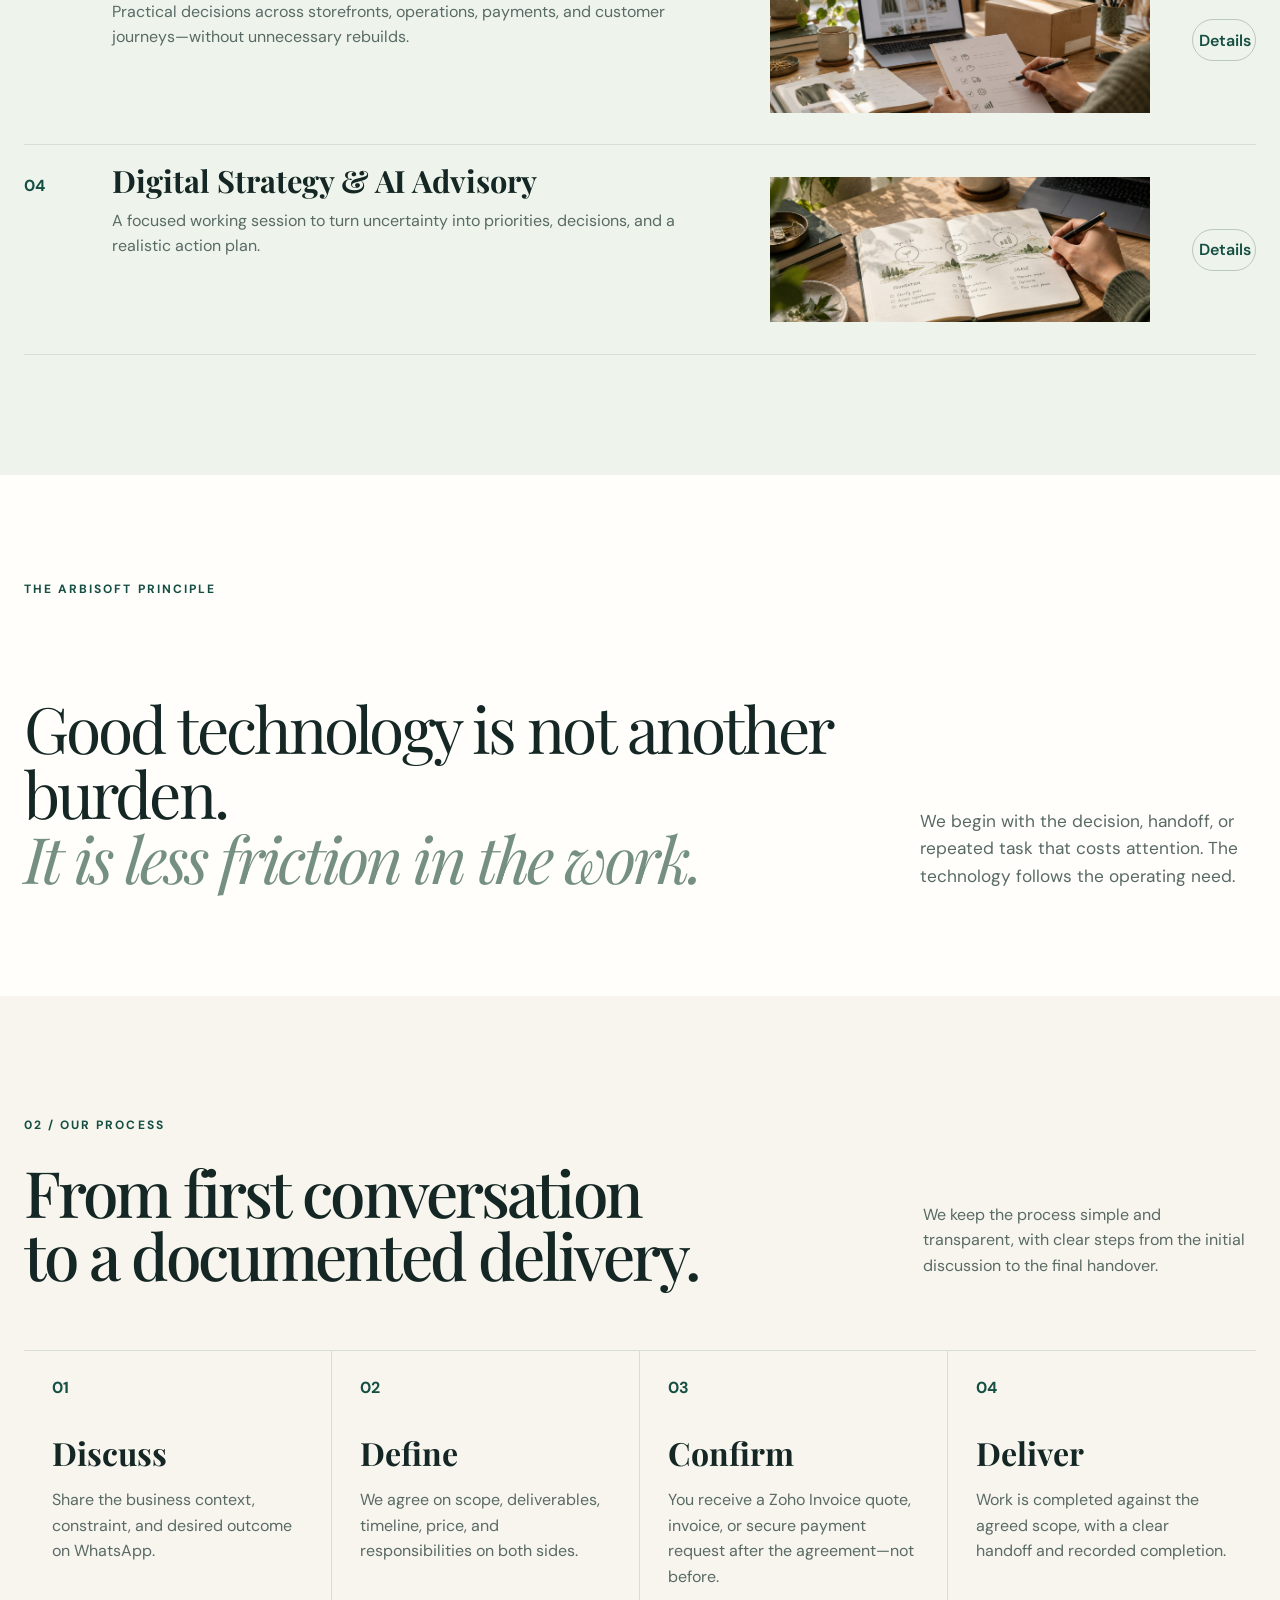
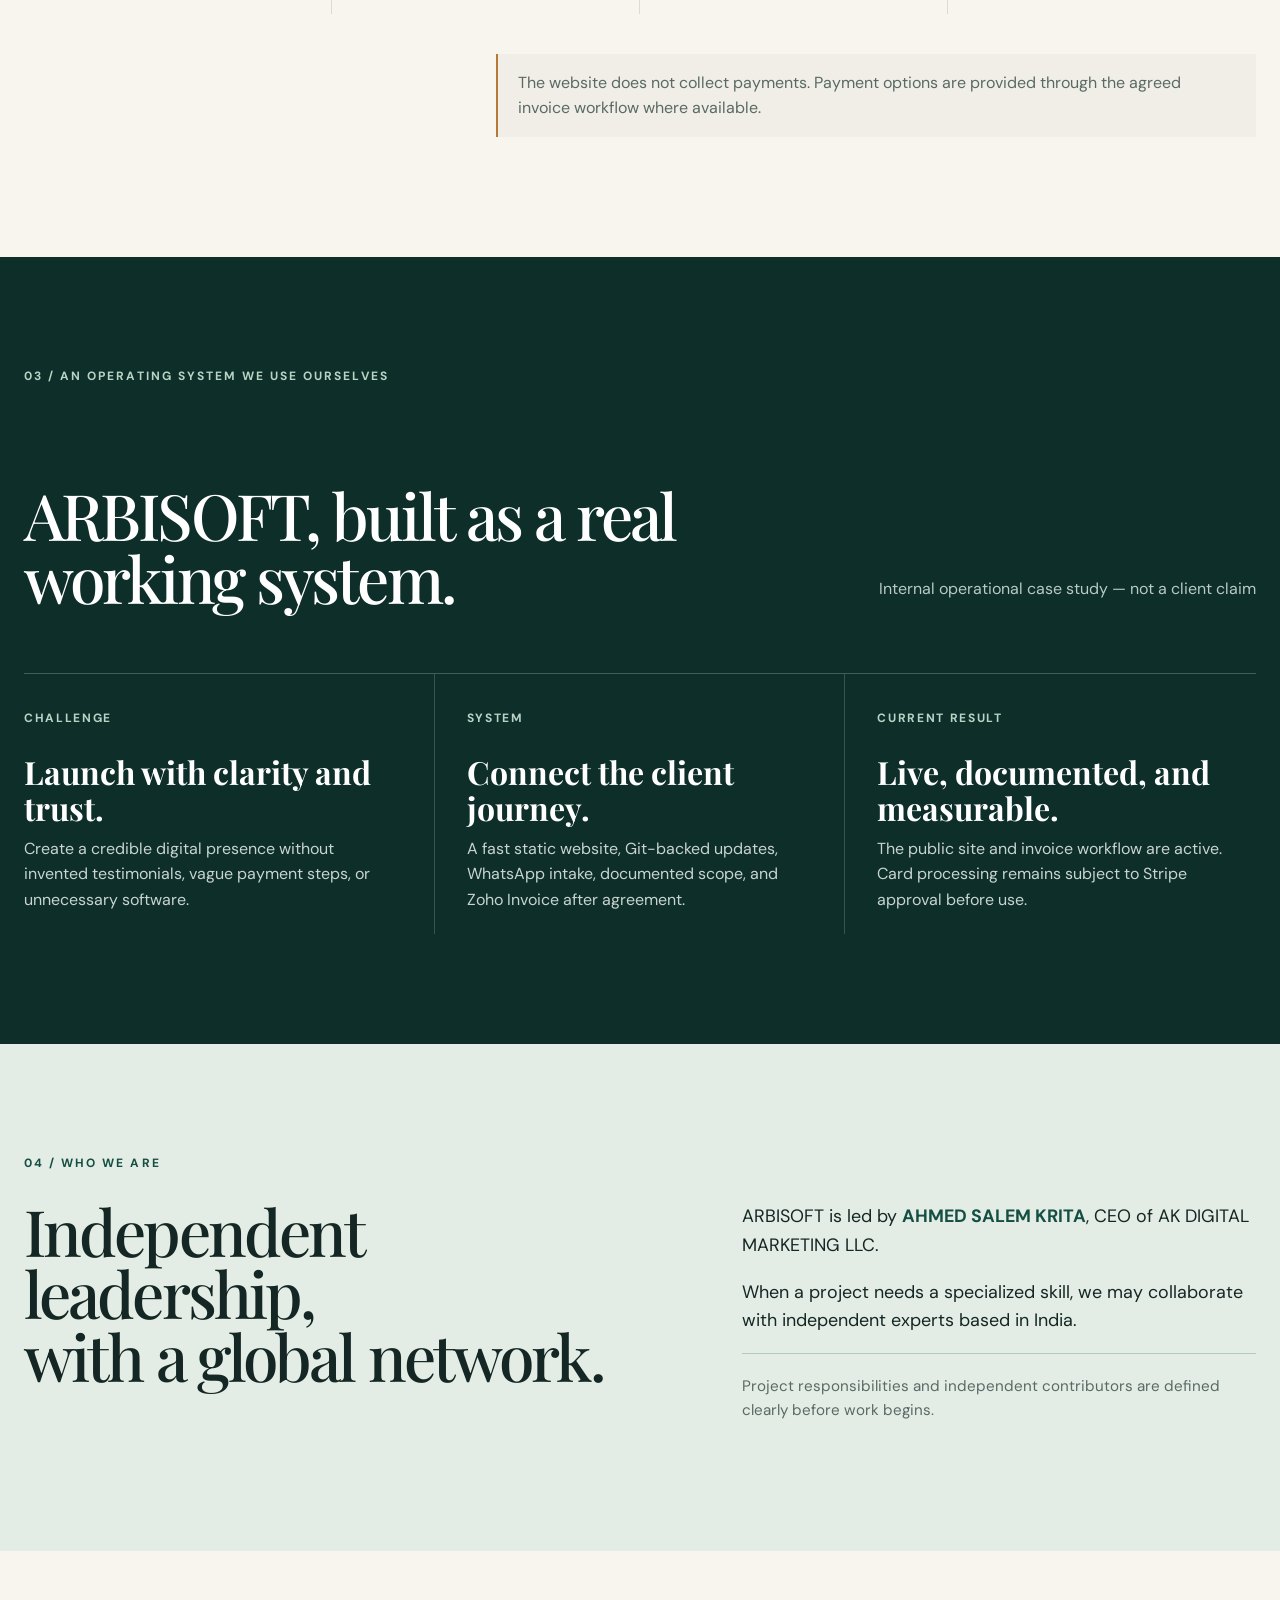
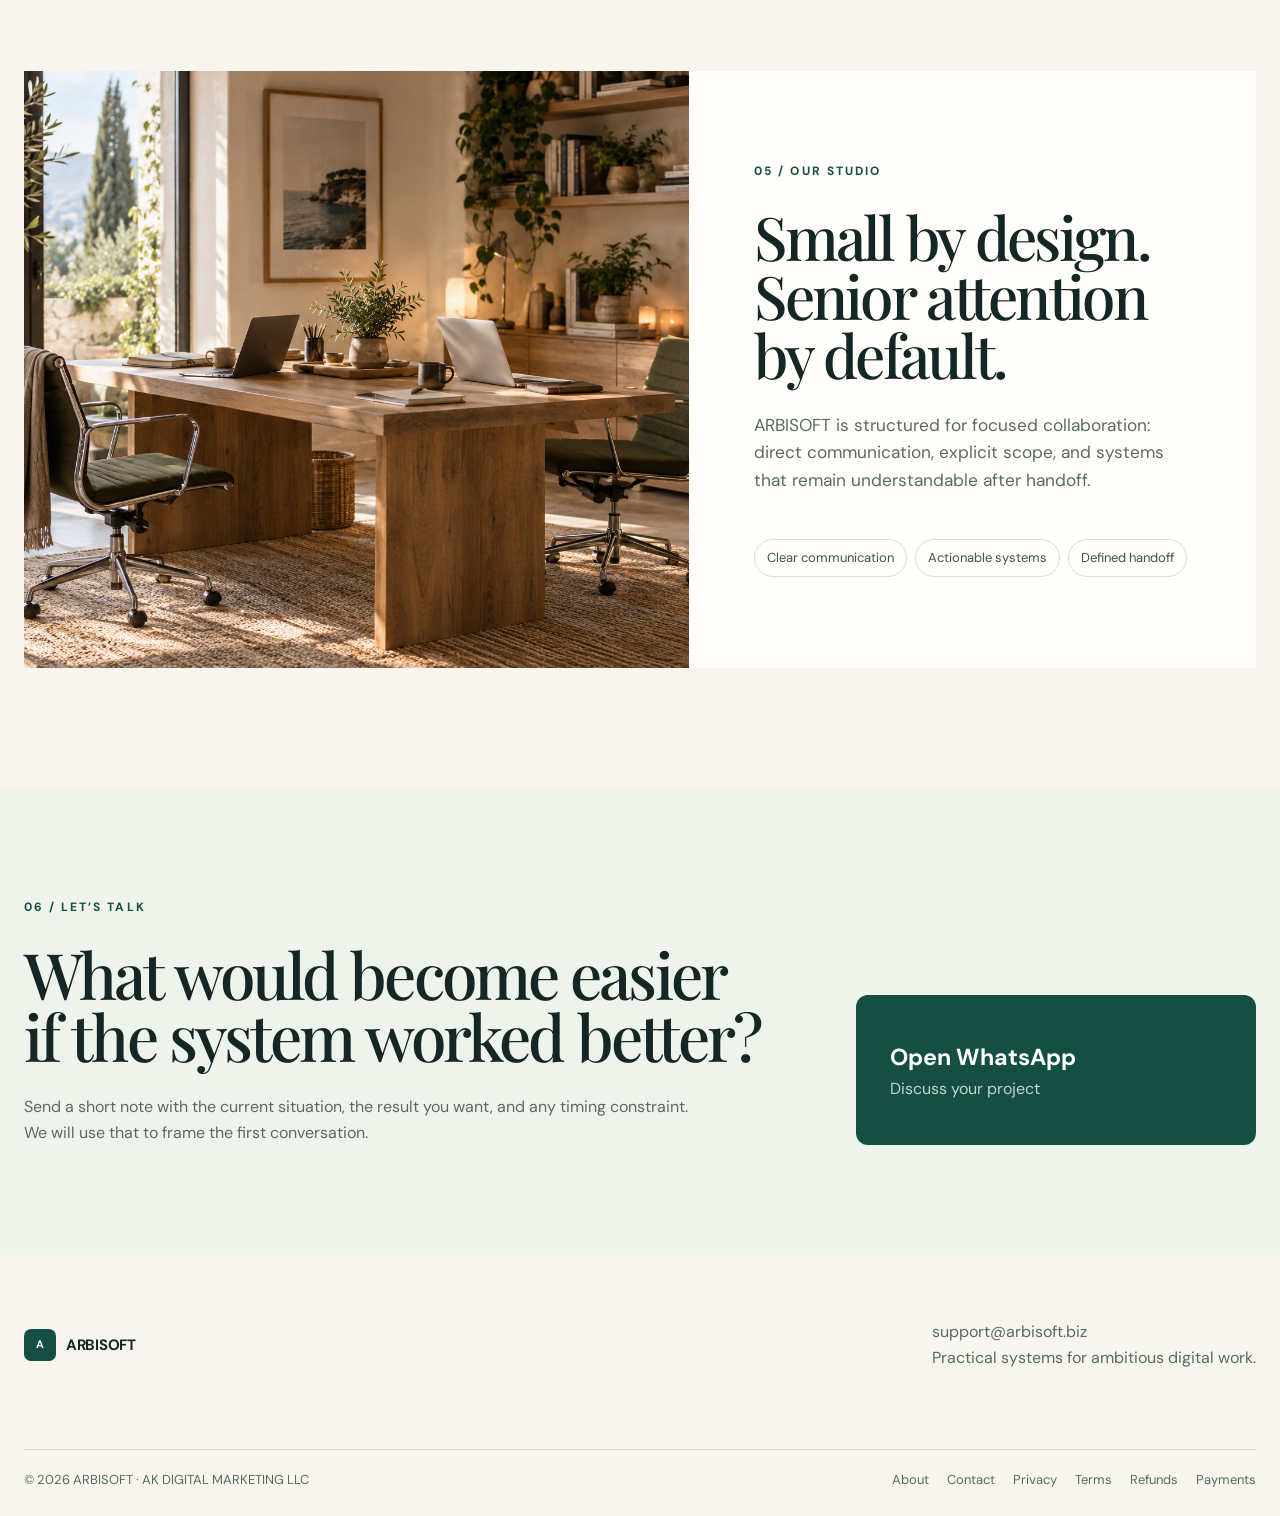
==== commit dd2601ce: "Broaden ARBISOFT positioning and add free SEO" ====
--- a/index.html
+++ b/index.html
@@ -4,16 +4,42 @@
   <meta charset="utf-8">
   <meta name="viewport" content="width=device-width,initial-scale=1">
   <meta name="theme-color" content="#f7f5ee">
-  <meta name="description" content="ARBISOFT designs practical AI, automation, and digital business systems around real operations.">
+  <meta name="description" content="ARBISOFT builds clear digital systems, automation, websites, e-commerce operations, and practical AI solutions for growing businesses.">
   <link rel="canonical" href="https://arbisoft.biz/">
-  <title>ARBISOFT — AI, Automation & Digital Business</title>
+  <meta property="og:type" content="website">
+  <meta property="og:site_name" content="ARBISOFT">
+  <meta property="og:title" content="ARBISOFT — Digital Systems & Business Solutions">
+  <meta property="og:description" content="Clear digital systems, automation, websites, e-commerce operations, and practical AI solutions.">
+  <meta property="og:url" content="https://arbisoft.biz/">
+  <meta property="og:image" content="https://arbisoft.biz/assets/arbisoft-invoice-logo.png">
+  <meta name="twitter:card" content="summary_large_image">
+  <title>ARBISOFT — Digital Systems & Business Solutions</title>
   <link rel="preconnect" href="https://fonts.googleapis.com">
   <link rel="preconnect" href="https://fonts.gstatic.com" crossorigin>
   <link href="https://fonts.googleapis.com/css2?family=DM+Sans:wght@400;500;600;700&family=Playfair+Display:ital,wght@0,500;1,500&display=swap" rel="stylesheet">
-  <link rel="icon" type="image/svg+xml" href="data:image/svg+xml,%3Csvg xmlns='http://www.w3.org/2000/svg' viewBox='0 0 64 64'%3E%3Crect width='64' height='64' rx='14' fill='%23154f43'/%3E%3Ctext x='32' y='39' text-anchor='middle' font-family='Arial' font-size='21' font-weight='700' fill='%23fff'%3EAI%3C/text%3E%3C/svg%3E">
+  <link rel="icon" type="image/svg+xml" href="data:image/svg+xml,%3Csvg xmlns='http://www.w3.org/2000/svg' viewBox='0 0 64 64'%3E%3Crect width='64' height='64' rx='14' fill='%23154f43'/%3E%3Ctext x='32' y='41' text-anchor='middle' font-family='Arial' font-size='28' font-weight='700' fill='%23fff'%3EA%3C/text%3E%3C/svg%3E">
   <link rel="stylesheet" href="styles.css">
   <link rel="stylesheet" href="overrides.css">
   <script src="script.js" defer></script>
+  <script type="application/ld+json">
+  {
+    "@context": "https://schema.org",
+    "@type": "ProfessionalService",
+    "name": "ARBISOFT",
+    "legalName": "AK DIGITAL MARKETING LLC",
+    "url": "https://arbisoft.biz/",
+    "logo": "https://arbisoft.biz/assets/arbisoft-invoice-logo.png",
+    "email": "support@arbisoft.biz",
+    "description": "Digital systems, automation, websites, e-commerce operations, technical support, and practical AI solutions.",
+    "areaServed": "Worldwide",
+    "contactPoint": {
+      "@type": "ContactPoint",
+      "contactType": "sales and support",
+      "email": "support@arbisoft.biz",
+      "availableLanguage": ["English", "Arabic"]
+    }
+  }
+  </script>
 </head>
 <body>
   <a class="skip" href="#main">Skip to content</a>
@@ -21,7 +47,7 @@
     <a class="brand" href="#top" aria-label="ARBISOFT home"><span class="brand-mark">A</span><span>ARBISOFT</span></a>
     <button class="menu-button" type="button" aria-expanded="false" aria-controls="site-nav">Menu</button>
     <nav id="site-nav" class="site-nav" aria-label="Primary navigation">
-      <a href="#services">Services</a><a href="#process">Process</a><a href="#team">Who we are</a><a href="#studio">Studio</a>
+      <a href="#services">Services</a><a href="#process">Process</a><a href="#work">Our system</a><a href="#team">Who we are</a>
       <a class="nav-cta" data-whatsapp href="https://wa.me/212661487396?text=Hello%20ARBISOFT%2C%20I%27d%20like%20to%20discuss%20a%20project." target="_blank" rel="noopener">Discuss your project</a>
     </nav>
   </header>
@@ -31,7 +57,7 @@
       <div class="hero-copy reveal">
         <p class="kicker">Thoughtful digital studio</p>
         <h1>Turn complex<br>work into<br><em>clear systems.</em></h1>
-        <p class="hero-lede">We design practical AI solutions, automate repetitive operations, and help digital businesses make better technical decisions.</p>
+        <p class="hero-lede">We build websites, digital systems, automation, and business workflows—with practical AI where it creates real value.</p>
         <div class="hero-actions"><a class="button button-primary" data-whatsapp href="https://wa.me/212661487396?text=Hello%20ARBISOFT%2C%20I%27d%20like%20to%20discuss%20a%20project." target="_blank" rel="noopener">Discuss your project</a><a class="text-link" href="#services">Explore services</a></div>
       </div>
       <figure class="hero-visual reveal"><img src="assets/team-collaboration.png" alt="Two digital specialists reviewing a project together in a bright studio" fetchpriority="high"><figcaption>Collaboration imagery — not a team portrait</figcaption></figure>
@@ -40,26 +66,37 @@
     <section class="section services" id="services">
       <div class="section-intro reveal"><div><p class="kicker">01 / Our services</p><h2>Four ways to move<br>the business forward.</h2></div><p>Choose a focused engagement or combine services around one measurable operational goal.</p></div>
       <div class="service-list">
-        <article class="service reveal"><span class="service-num">01</span><div class="service-copy"><h3>AI Solutions &amp; Development</h3><p>Purpose-built assistants, internal tools, and AI-enabled experiences shaped around a real workflow—not a demo.</p><ul><li>AI feature discovery</li><li>Prototype to production plan</li><li>Knowledge and workflow systems</li></ul></div><img src="assets/service-ai-development.png" alt="A practical AI workflow being planned beside a laptop" loading="lazy" decoding="async"><button class="service-toggle" aria-expanded="false" aria-label="Show details for AI Solutions & Development"><span>Details</span></button></article>
-        <article class="service reveal"><span class="service-num">02</span><div class="service-copy"><h3>AI Automation &amp; Technical Support</h3><p>Connect tools, remove repetitive steps, and stabilize the systems your team already relies on.</p><ul><li>Process automation</li><li>Tool integration</li><li>Technical troubleshooting</li></ul></div><img src="assets/service-automation.png" alt="A hands-on automation workflow planning session" loading="lazy" decoding="async"><button class="service-toggle" aria-expanded="false" aria-label="Show details for AI Automation & Technical Support"><span>Details</span></button></article>
+        <article class="service reveal"><span class="service-num">01</span><div class="service-copy"><h3>Digital Systems &amp; Web Development</h3><p>Websites, internal tools, and focused digital experiences built around a real business workflow—not a demo.</p><ul><li>Website and system discovery</li><li>Prototype to production plan</li><li>AI-enabled features where useful</li></ul></div><img src="assets/service-ai-development.png" alt="A digital system workflow being planned beside a laptop" loading="lazy" decoding="async"><button class="service-toggle" aria-expanded="false" aria-label="Show details for Digital Systems and Web Development"><span>Details</span></button></article>
+        <article class="service reveal"><span class="service-num">02</span><div class="service-copy"><h3>Automation &amp; Technical Support</h3><p>Connect tools, remove repetitive steps, and stabilize the systems your team already relies on.</p><ul><li>Process automation</li><li>Tool integration</li><li>Technical troubleshooting</li></ul></div><img src="assets/service-automation.png" alt="A hands-on automation workflow planning session" loading="lazy" decoding="async"><button class="service-toggle" aria-expanded="false" aria-label="Show details for Automation and Technical Support"><span>Details</span></button></article>
         <article class="service reveal"><span class="service-num">03</span><div class="service-copy"><h3>E-commerce &amp; Digital Business Consulting</h3><p>Practical decisions across storefronts, operations, payments, and customer journeys—without unnecessary rebuilds.</p><ul><li>Commerce systems review</li><li>Operational improvement</li><li>Platform and workflow guidance</li></ul></div><img src="assets/service-ecommerce.png" alt="An e-commerce operations review in progress" loading="lazy" decoding="async"><button class="service-toggle" aria-expanded="false" aria-label="Show details for E-commerce consulting"><span>Details</span></button></article>
-        <article class="service reveal"><span class="service-num">04</span><div class="service-copy"><h3>AI &amp; Digital Strategy Sessions</h3><p>A focused working session to turn uncertainty into priorities, decisions, and a realistic action plan.</p><ul><li>Opportunity mapping</li><li>Technical decision support</li><li>90-day action plan</li></ul></div><img src="assets/service-strategy.png" alt="A clear 90-day digital strategy roadmap being developed" loading="lazy" decoding="async"><button class="service-toggle" aria-expanded="false" aria-label="Show details for strategy sessions"><span>Details</span></button></article>
+        <article class="service reveal"><span class="service-num">04</span><div class="service-copy"><h3>Digital Strategy &amp; AI Advisory</h3><p>A focused working session to turn uncertainty into priorities, decisions, and a realistic action plan.</p><ul><li>Opportunity mapping</li><li>Technical decision support</li><li>90-day action plan</li></ul></div><img src="assets/service-strategy.png" alt="A clear 90-day digital strategy roadmap being developed" loading="lazy" decoding="async"><button class="service-toggle" aria-expanded="false" aria-label="Show details for Digital Strategy and AI Advisory"><span>Details</span></button></article>
       </div>
     </section>
 
-    <section class="principle"><div class="principle-inner reveal"><p class="kicker">The ARBISOFT principle</p><blockquote>Useful AI is not another tab.<br><em>It is less friction in the work.</em></blockquote><p>We begin with the decision, handoff, or repeated task that costs attention. The technology follows the operating need.</p></div></section>
+    <section class="principle"><div class="principle-inner reveal"><p class="kicker">The ARBISOFT principle</p><blockquote>Good technology is not another burden.<br><em>It is less friction in the work.</em></blockquote><p>We begin with the decision, handoff, or repeated task that costs attention. The technology follows the operating need.</p></div></section>
 
     <section class="section process" id="process">
       <div class="section-intro reveal"><div><p class="kicker">02 / Our process</p><h2>From first conversation<br>to a documented delivery.</h2></div><p>We keep the process simple and transparent, with clear steps from the initial discussion to the final handover.</p></div>
-      <ol class="process-list"><li class="reveal"><span>01</span><h3>Discuss</h3><p>Share the business context, constraint, and desired outcome on WhatsApp.</p></li><li class="reveal"><span>02</span><h3>Define</h3><p>We agree on scope, deliverables, timeline, price, and responsibilities on both sides.</p></li><li class="reveal"><span>03</span><h3>Confirm</h3><p>You receive a Bonsai invoice or payment request after the agreement—not before.</p></li><li class="reveal"><span>04</span><h3>Deliver</h3><p>Work is completed against the agreed scope, with a clear handoff and recorded completion.</p></li></ol>
+      <ol class="process-list"><li class="reveal"><span>01</span><h3>Discuss</h3><p>Share the business context, constraint, and desired outcome on WhatsApp.</p></li><li class="reveal"><span>02</span><h3>Define</h3><p>We agree on scope, deliverables, timeline, price, and responsibilities on both sides.</p></li><li class="reveal"><span>03</span><h3>Confirm</h3><p>You receive a Zoho Invoice quote, invoice, or secure payment request after the agreement—not before.</p></li><li class="reveal"><span>04</span><h3>Deliver</h3><p>Work is completed against the agreed scope, with a clear handoff and recorded completion.</p></li></ol>
       <p class="payment-note reveal">The website does not collect payments. Payment options are provided through the agreed invoice workflow where available.</p>
     </section>
 
-    <section class="team" id="team"><div class="team-inner reveal"><div><p class="kicker">03 / Who we are</p><h2>Independent leadership,<br>with a global network.</h2></div><div class="team-copy"><p>ARBISOFT is led by <strong>AHMED SALEM KRITA</strong>, CEO of AK DIGITAL MARKETING LLC.</p><p>When a project needs a specialized skill, we may collaborate with independent experts based in India.</p><p class="team-note">Project responsibilities and independent contributors are defined clearly before work begins.</p></div></div></section>
+    <section class="case-study" id="work">
+      <div class="case-study-inner reveal">
+        <div class="case-study-heading"><p class="kicker">03 / An operating system we use ourselves</p><h2>ARBISOFT, built as a real working system.</h2><p class="case-study-label">Internal operational case study — not a client claim</p></div>
+        <div class="case-study-grid">
+          <article><span>Challenge</span><h3>Launch with clarity and trust.</h3><p>Create a credible digital presence without invented testimonials, vague payment steps, or unnecessary software.</p></article>
+          <article><span>System</span><h3>Connect the client journey.</h3><p>A fast static website, Git-backed updates, WhatsApp intake, documented scope, and Zoho Invoice after agreement.</p></article>
+          <article><span>Current result</span><h3>Live, documented, and measurable.</h3><p>The public site and invoice workflow are active. Card processing remains subject to Stripe approval before use.</p></article>
+        </div>
+      </div>
+    </section>
 
-    <section class="studio" id="studio"><figure class="studio-visual reveal"><img src="assets/studio-workspace.png" alt="A bright, small two-person digital studio workspace" loading="lazy" decoding="async"></figure><div class="studio-copy reveal"><p class="kicker">04 / Our studio</p><h2>Small by design.<br>Senior attention by default.</h2><p>ARBISOFT is structured for focused collaboration: direct communication, explicit scope, and systems that remain understandable after handoff.</p><div class="values"><span>Clear communication</span><span>Actionable systems</span><span>Defined handoff</span></div></div></section>
+    <section class="team" id="team"><div class="team-inner reveal"><div><p class="kicker">04 / Who we are</p><h2>Independent leadership,<br>with a global network.</h2></div><div class="team-copy"><p>ARBISOFT is led by <strong>AHMED SALEM KRITA</strong>, CEO of AK DIGITAL MARKETING LLC.</p><p>When a project needs a specialized skill, we may collaborate with independent experts based in India.</p><p class="team-note">Project responsibilities and independent contributors are defined clearly before work begins.</p></div></div></section>
 
-    <section class="contact" id="contact"><div class="contact-copy reveal"><p class="kicker">05 / Let’s talk</p><h2>What would become easier if the system worked better?</h2><p>Send a short note with the current situation, the result you want, and any timing constraint. We will use that to frame the first conversation.</p></div><a class="contact-action reveal" data-whatsapp href="https://wa.me/212661487396?text=Hello%20ARBISOFT.%20Current%20situation%3A%20%0ADesired%20outcome%3A%20%0ATiming%3A%20" target="_blank" rel="noopener"><strong>Open WhatsApp</strong><span>Discuss your project</span></a></section>
+    <section class="studio" id="studio"><figure class="studio-visual reveal"><img src="assets/studio-workspace.png" alt="A bright, small two-person digital studio workspace" loading="lazy" decoding="async"></figure><div class="studio-copy reveal"><p class="kicker">05 / Our studio</p><h2>Small by design.<br>Senior attention by default.</h2><p>ARBISOFT is structured for focused collaboration: direct communication, explicit scope, and systems that remain understandable after handoff.</p><div class="values"><span>Clear communication</span><span>Actionable systems</span><span>Defined handoff</span></div></div></section>
+
+    <section class="contact" id="contact"><div class="contact-copy reveal"><p class="kicker">06 / Let’s talk</p><h2>What would become easier if the system worked better?</h2><p>Send a short note with the current situation, the result you want, and any timing constraint. We will use that to frame the first conversation.</p></div><a class="contact-action reveal" data-whatsapp href="https://wa.me/212661487396?text=Hello%20ARBISOFT.%20Current%20situation%3A%20%0ADesired%20outcome%3A%20%0ATiming%3A%20" target="_blank" rel="noopener"><strong>Open WhatsApp</strong><span>Discuss your project</span></a></section>
   </main>
 
   <footer><div class="footer-top"><a class="brand" href="#top"><span class="brand-mark">A</span><span>ARBISOFT</span></a><p><a href="mailto:support@arbisoft.biz">support@arbisoft.biz</a><br>Practical systems for ambitious digital work.</p></div><div class="footer-bottom"><span>© <span data-year></span> ARBISOFT · AK DIGITAL MARKETING LLC</span><nav class="footer-links" aria-label="Business information"><a href="about.html">About</a><a href="contact.html">Contact</a><a href="privacy.html">Privacy</a><a href="terms.html">Terms</a><a href="refund-policy.html">Refunds</a><a href="payment-policy.html">Payments</a></nav></div></footer>
--- a/overrides.css
+++ b/overrides.css
@@ -7,3 +7,19 @@
 .footer-links{display:flex;flex-wrap:wrap;justify-content:flex-end;gap:8px 18px}.footer-links a:hover{color:var(--forest)}
 .info-page{min-height:100vh}.info-header{max-width:920px;margin:0 auto;padding:140px 24px 56px}.info-header h1{max-width:850px;margin:0;font-family:var(--serif);font-size:clamp(3.2rem,7vw,6.8rem);font-weight:500;line-height:.94;letter-spacing:-.045em}.info-content{max-width:920px;margin:0 auto;padding:0 24px 110px}.info-content article{padding:clamp(28px,6vw,64px);background:var(--white);border-top:4px solid var(--forest)}.info-content h2{margin:40px 0 10px;font-family:var(--serif);font-size:clamp(1.8rem,4vw,2.7rem);font-weight:500;line-height:1.1}.info-content h2:first-child{margin-top:0}.info-content p,.info-content li{color:var(--muted)}.info-content a{color:var(--forest);font-weight:700}.info-note{padding:16px 18px;border-left:2px solid var(--bronze);background:#f3efe7}.simple-footer{max-width:920px}
 @media(max-width:640px){.footer-links{justify-content:flex-start}.info-header{padding:120px 16px 40px}.info-content{padding:0 16px 80px}.info-content article{padding:26px 20px}}
+
+/* Honest internal case study added after the launch audit. */
+.case-study{padding:110px max(24px,calc((100vw - var(--max))/2));background:var(--forest-dark);color:#fff}
+.case-study-heading{display:grid;grid-template-columns:1.35fr .65fr;gap:72px;align-items:end}
+.case-study .kicker{grid-column:1/-1;color:#b9d3c5}
+.case-study h2{max-width:850px;margin:0;font-family:var(--serif);font-size:clamp(3rem,5vw,5.4rem);font-weight:500;line-height:.98;letter-spacing:-.045em}
+.case-study-label{margin:0 0 8px;color:#b9c9c4}
+.case-study-grid{display:grid;grid-template-columns:repeat(3,1fr);margin-top:64px;border-top:1px solid rgba(255,255,255,.22)}
+.case-study-grid article{min-height:260px;padding:30px 32px 16px 0;border-right:1px solid rgba(255,255,255,.18)}
+.case-study-grid article+article{padding-left:32px}
+.case-study-grid article:last-child{border-right:0}
+.case-study-grid span{color:#b9d3c5;font-size:12px;font-weight:700;text-transform:uppercase;letter-spacing:.14em}
+.case-study-grid h3{margin:24px 0 10px;font-family:var(--serif);font-size:2rem;line-height:1.12}
+.case-study-grid p{margin:0;color:#c9d4d0}
+@media(max-width:980px){.case-study-heading{grid-template-columns:1fr;gap:24px}.case-study-grid{grid-template-columns:1fr}.case-study-grid article,.case-study-grid article+article{min-height:0;padding:28px 0;border-right:0;border-bottom:1px solid rgba(255,255,255,.18)}.case-study-grid article:last-child{border-bottom:0}}
+@media(max-width:640px){.case-study{padding:82px 16px}.case-study h2{font-size:3rem}.case-study-grid{margin-top:44px}}
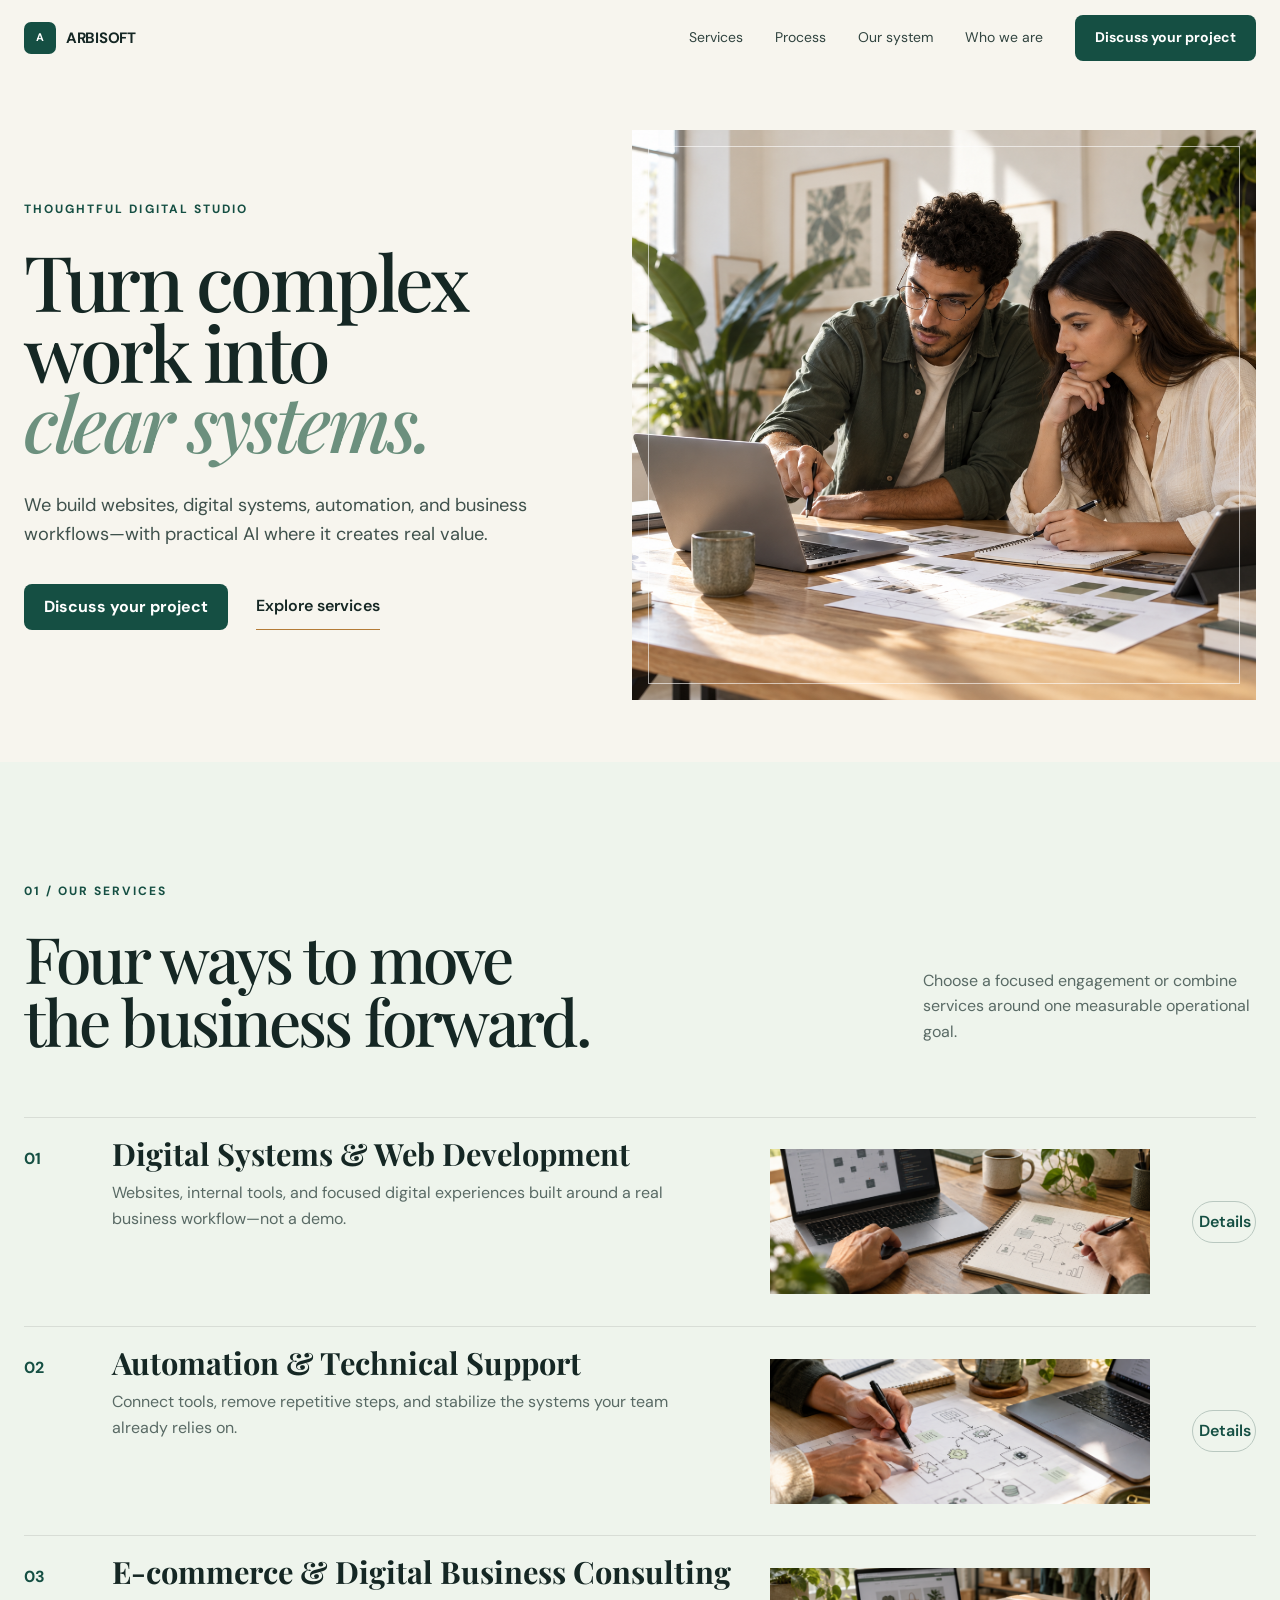
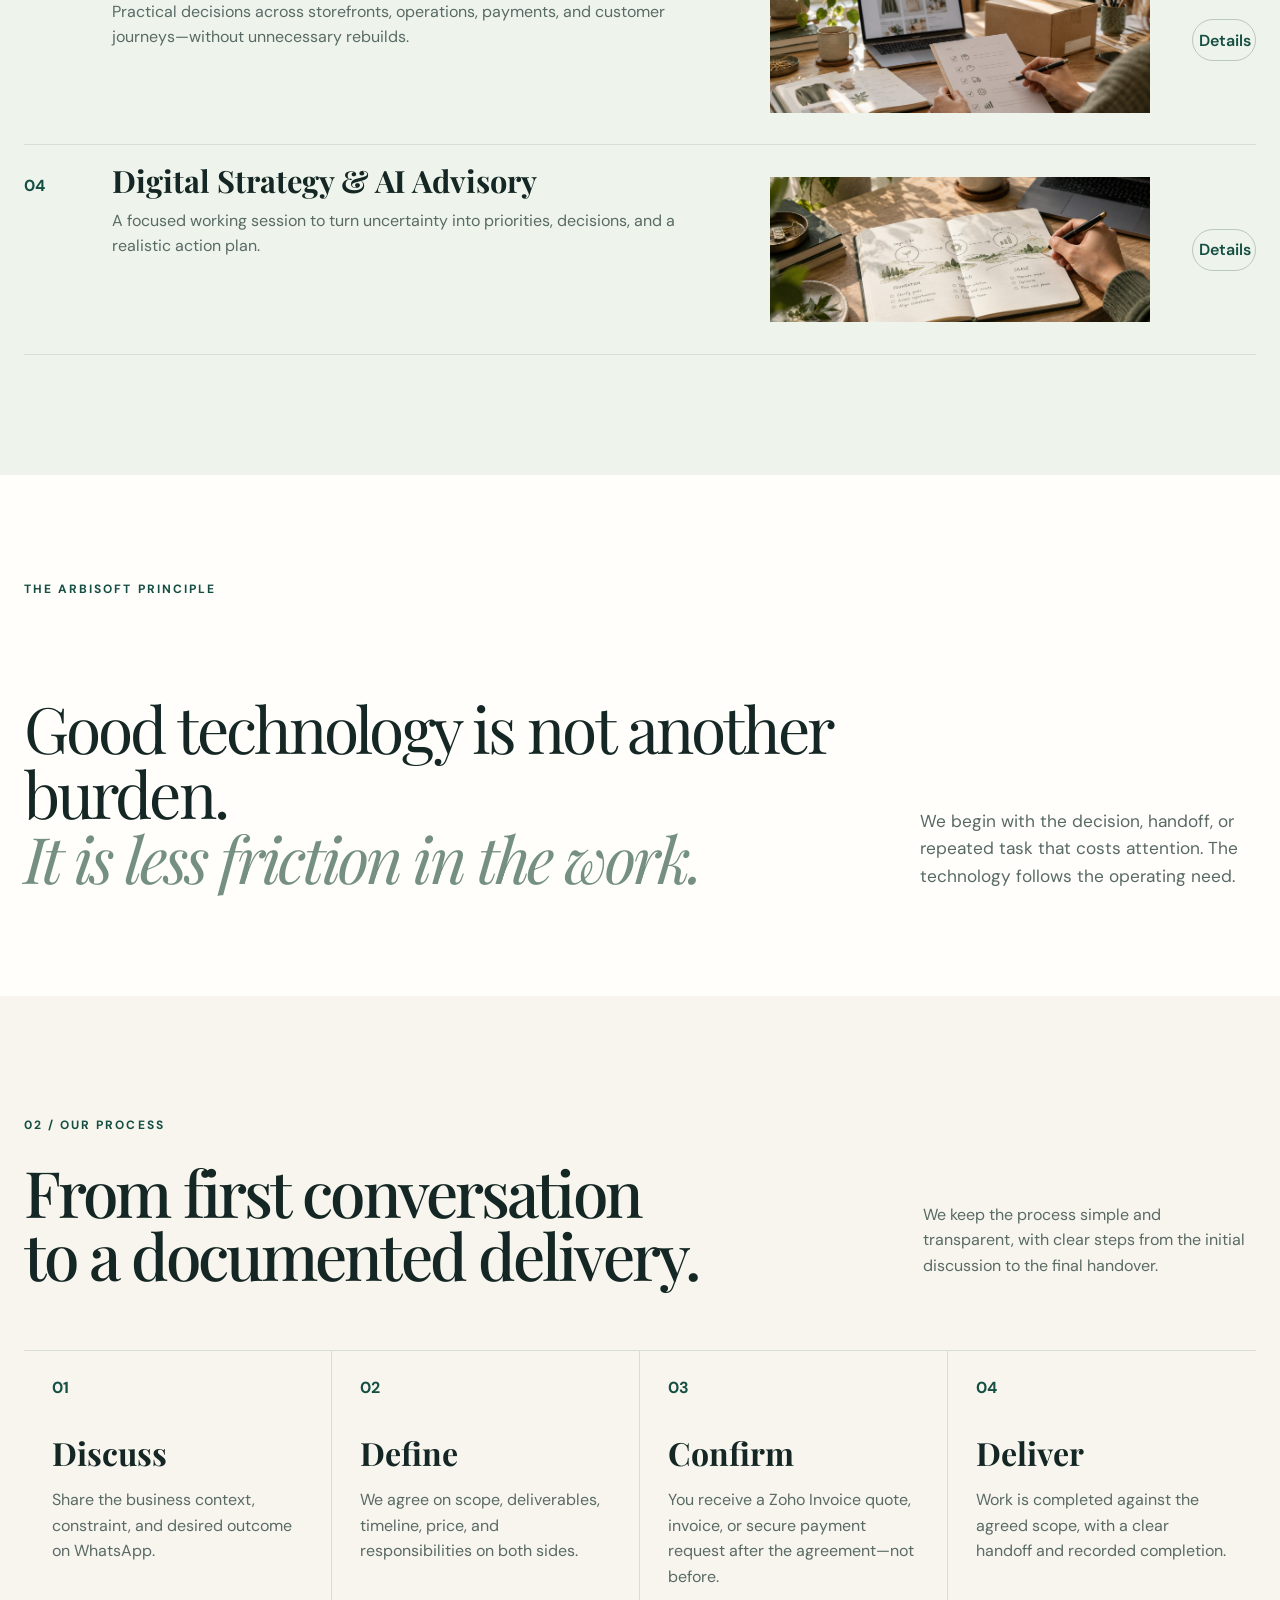
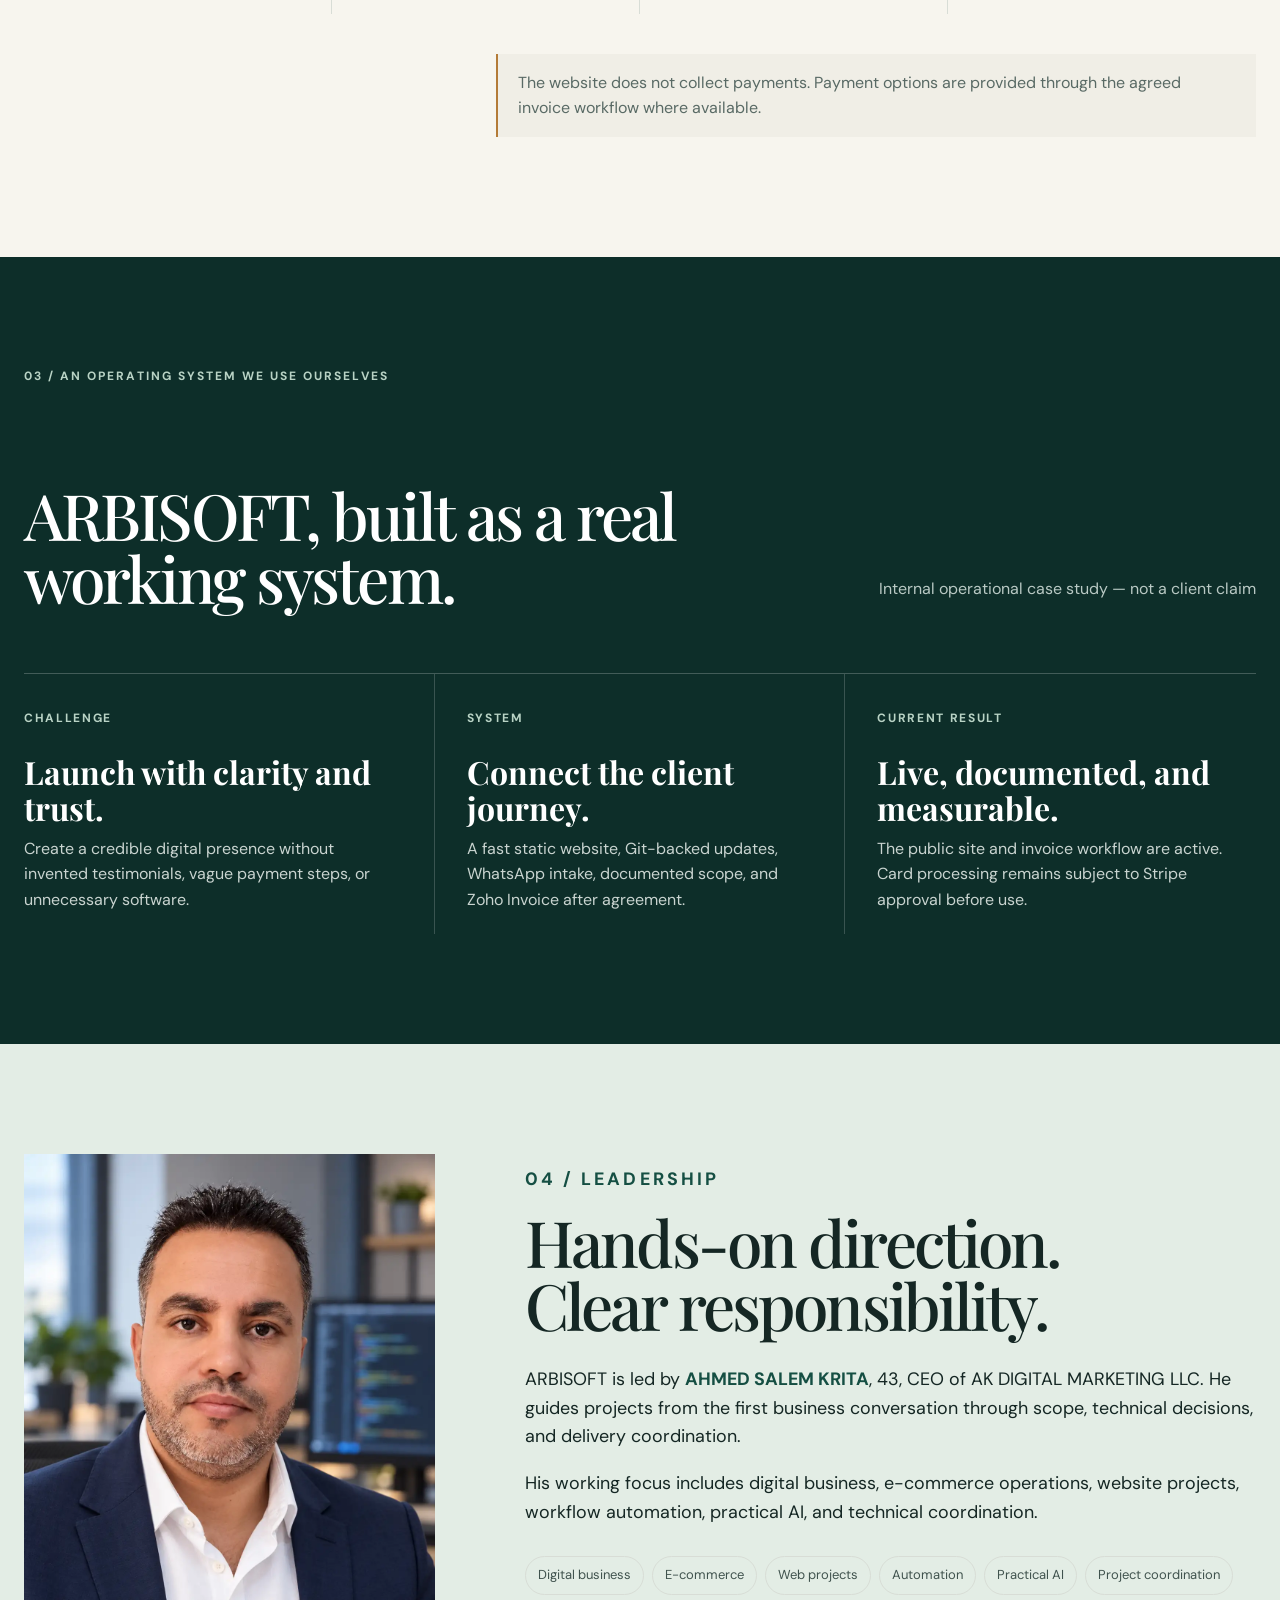
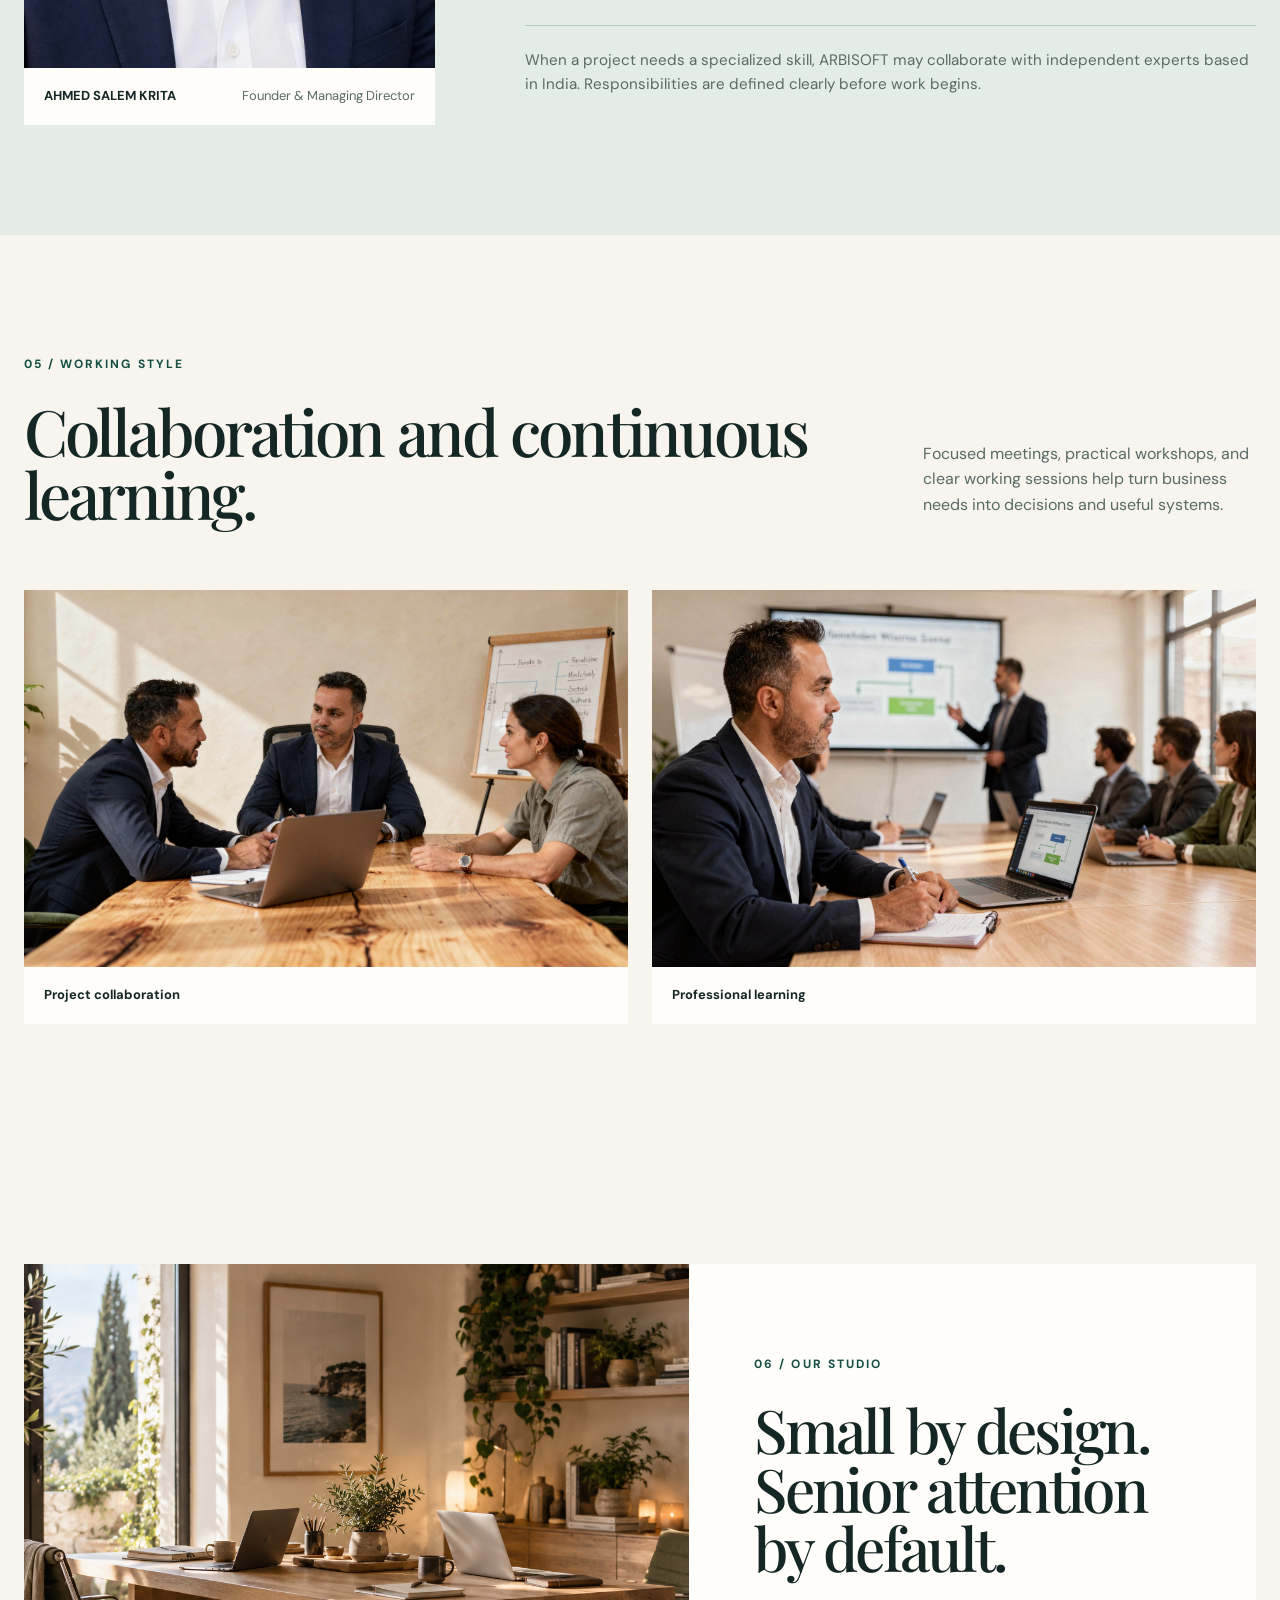
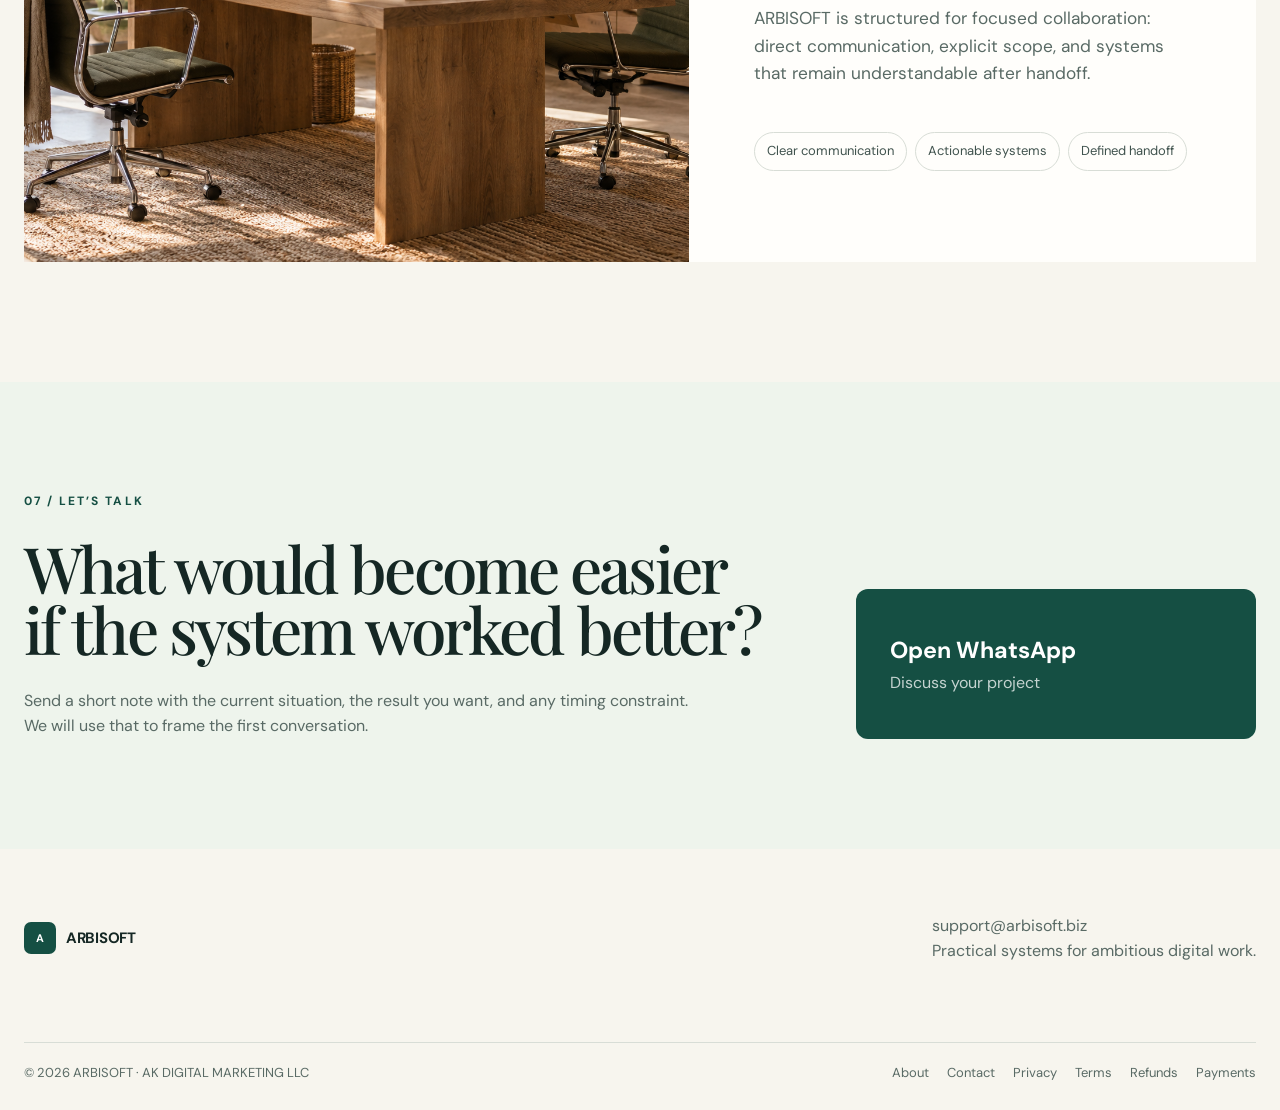
==== commit a26fcf59: "Add founder profile and working imagery" ====
--- a/index.html
+++ b/index.html
@@ -60,7 +60,7 @@
         <p class="hero-lede">We build websites, digital systems, automation, and business workflows—with practical AI where it creates real value.</p>
         <div class="hero-actions"><a class="button button-primary" data-whatsapp href="https://wa.me/212661487396?text=Hello%20ARBISOFT%2C%20I%27d%20like%20to%20discuss%20a%20project." target="_blank" rel="noopener">Discuss your project</a><a class="text-link" href="#services">Explore services</a></div>
       </div>
-      <figure class="hero-visual reveal"><img src="assets/team-collaboration.png" alt="Two digital specialists reviewing a project together in a bright studio" fetchpriority="high"><figcaption>Collaboration imagery — not a team portrait</figcaption></figure>
+      <figure class="hero-visual reveal"><img src="assets/collaboration-work-session.png" alt="Two digital specialists actively planning a project together in a bright studio" fetchpriority="high"></figure>
     </section>
 
     <section class="section services" id="services">
@@ -92,11 +92,13 @@
       </div>
     </section>
 
-    <section class="team" id="team"><div class="team-inner reveal"><div><p class="kicker">04 / Who we are</p><h2>Independent leadership,<br>with a global network.</h2></div><div class="team-copy"><p>ARBISOFT is led by <strong>AHMED SALEM KRITA</strong>, CEO of AK DIGITAL MARKETING LLC.</p><p>When a project needs a specialized skill, we may collaborate with independent experts based in India.</p><p class="team-note">Project responsibilities and independent contributors are defined clearly before work begins.</p></div></div></section>
+    <section class="team" id="team"><div class="director-profile reveal"><figure class="director-portrait"><img src="assets/ahmed-salem-krita-director.webp" alt="Ahmed Salem Krita, founder and managing director of ARBISOFT" loading="lazy" decoding="async"><figcaption><strong>AHMED SALEM KRITA</strong><span>Founder &amp; Managing Director</span></figcaption></figure><div class="team-copy"><p class="kicker">04 / Leadership</p><h2>Hands-on direction.<br>Clear responsibility.</h2><p>ARBISOFT is led by <strong>AHMED SALEM KRITA</strong>, 43, CEO of AK DIGITAL MARKETING LLC. He guides projects from the first business conversation through scope, technical decisions, and delivery coordination.</p><p>His working focus includes digital business, e-commerce operations, website projects, workflow automation, practical AI, and technical coordination.</p><div class="values director-skills"><span>Digital business</span><span>E-commerce</span><span>Web projects</span><span>Automation</span><span>Practical AI</span><span>Project coordination</span></div><p class="team-note">When a project needs a specialized skill, ARBISOFT may collaborate with independent experts based in India. Responsibilities are defined clearly before work begins.</p></div></div></section>
 
-    <section class="studio" id="studio"><figure class="studio-visual reveal"><img src="assets/studio-workspace.png" alt="A bright, small two-person digital studio workspace" loading="lazy" decoding="async"></figure><div class="studio-copy reveal"><p class="kicker">05 / Our studio</p><h2>Small by design.<br>Senior attention by default.</h2><p>ARBISOFT is structured for focused collaboration: direct communication, explicit scope, and systems that remain understandable after handoff.</p><div class="values"><span>Clear communication</span><span>Actionable systems</span><span>Defined handoff</span></div></div></section>
+    <section class="activity section" aria-labelledby="working-style-title"><div class="section-intro"><div><p class="kicker">05 / Working style</p><h2 id="working-style-title">Collaboration and continuous learning.</h2></div><p>Focused meetings, practical workshops, and clear working sessions help turn business needs into decisions and useful systems.</p></div><div class="activity-grid"><figure class="reveal"><img src="assets/flux-meeting-3.png" alt="Ahmed in a visual representation of a focused digital project meeting" loading="lazy" decoding="async"><figcaption><strong>Project collaboration</strong></figcaption></figure><figure class="reveal"><img src="assets/flux-workshop-2.png" alt="Ahmed in a visual representation of a professional digital workshop" loading="lazy" decoding="async"><figcaption><strong>Professional learning</strong></figcaption></figure></div></section>
 
-    <section class="contact" id="contact"><div class="contact-copy reveal"><p class="kicker">06 / Let’s talk</p><h2>What would become easier if the system worked better?</h2><p>Send a short note with the current situation, the result you want, and any timing constraint. We will use that to frame the first conversation.</p></div><a class="contact-action reveal" data-whatsapp href="https://wa.me/212661487396?text=Hello%20ARBISOFT.%20Current%20situation%3A%20%0ADesired%20outcome%3A%20%0ATiming%3A%20" target="_blank" rel="noopener"><strong>Open WhatsApp</strong><span>Discuss your project</span></a></section>
+    <section class="studio" id="studio"><figure class="studio-visual reveal"><img src="assets/studio-workspace.png" alt="A bright, small two-person digital studio workspace" loading="lazy" decoding="async"></figure><div class="studio-copy reveal"><p class="kicker">06 / Our studio</p><h2>Small by design.<br>Senior attention by default.</h2><p>ARBISOFT is structured for focused collaboration: direct communication, explicit scope, and systems that remain understandable after handoff.</p><div class="values"><span>Clear communication</span><span>Actionable systems</span><span>Defined handoff</span></div></div></section>
+
+    <section class="contact" id="contact"><div class="contact-copy reveal"><p class="kicker">07 / Let’s talk</p><h2>What would become easier if the system worked better?</h2><p>Send a short note with the current situation, the result you want, and any timing constraint. We will use that to frame the first conversation.</p></div><a class="contact-action reveal" data-whatsapp href="https://wa.me/212661487396?text=Hello%20ARBISOFT.%20Current%20situation%3A%20%0ADesired%20outcome%3A%20%0ATiming%3A%20" target="_blank" rel="noopener"><strong>Open WhatsApp</strong><span>Discuss your project</span></a></section>
   </main>
 
   <footer><div class="footer-top"><a class="brand" href="#top"><span class="brand-mark">A</span><span>ARBISOFT</span></a><p><a href="mailto:support@arbisoft.biz">support@arbisoft.biz</a><br>Practical systems for ambitious digital work.</p></div><div class="footer-bottom"><span>© <span data-year></span> ARBISOFT · AK DIGITAL MARKETING LLC</span><nav class="footer-links" aria-label="Business information"><a href="about.html">About</a><a href="contact.html">Contact</a><a href="privacy.html">Privacy</a><a href="terms.html">Terms</a><a href="refund-policy.html">Refunds</a><a href="payment-policy.html">Payments</a></nav></div></footer>
--- a/overrides.css
+++ b/overrides.css
@@ -23,3 +23,22 @@
 .case-study-grid p{margin:0;color:#c9d4d0}
 @media(max-width:980px){.case-study-heading{grid-template-columns:1fr;gap:24px}.case-study-grid{grid-template-columns:1fr}.case-study-grid article,.case-study-grid article+article{min-height:0;padding:28px 0;border-right:0;border-bottom:1px solid rgba(255,255,255,.18)}.case-study-grid article:last-child{border-bottom:0}}
 @media(max-width:640px){.case-study{padding:82px 16px}.case-study h2{font-size:3rem}.case-study-grid{margin-top:44px}}
+
+/* Founder profile and transparent illustrative working scenes. */
+.director-profile{display:grid;grid-template-columns:minmax(280px,.72fr) 1.28fr;gap:90px;align-items:center;max-width:var(--max);margin:auto}
+.director-portrait{margin:0;background:var(--white)}
+.director-portrait img{display:block;width:100%;aspect-ratio:4/5;object-fit:cover;object-position:center top}
+.director-portrait figcaption,.activity-grid figcaption{display:flex;align-items:center;justify-content:space-between;gap:16px;padding:18px 20px;color:var(--muted);font-size:13px}
+.director-portrait figcaption strong,.activity-grid figcaption strong{color:var(--ink)}
+.director-portrait figcaption span,.activity-grid figcaption span{text-align:right}
+.team .team-copy{padding-top:0}.team .team-copy h2{margin:0 0 28px;font-size:clamp(3rem,5vw,5.1rem);line-height:.98}.director-skills{margin:30px 0}.team .team-note{margin-top:28px;padding-top:22px}
+.activity{background:var(--paper)}
+.activity-grid{display:grid;grid-template-columns:1fr 1fr;gap:24px}
+.activity-grid figure{margin:0;background:var(--white)}
+.activity-grid img{display:block;width:100%;aspect-ratio:16/10;object-fit:cover}
+.activity-disclosure{max-width:780px;margin:26px 0 0 auto;color:var(--muted);font-size:13px}
+.about-director{float:right;width:min(40%,300px);margin:0 0 24px 32px;background:var(--paper)}
+.about-director img{display:block;width:100%;aspect-ratio:4/5;object-fit:cover;object-position:center top}
+.about-director figcaption{padding:12px 14px;color:var(--muted);font-size:12px}
+@media(max-width:980px){.director-profile{grid-template-columns:1fr;gap:48px}.director-portrait{max-width:560px}.activity-grid{grid-template-columns:1fr}}
+@media(max-width:640px){.director-profile{gap:36px}.team .team-copy h2{font-size:3rem}.director-portrait figcaption,.activity-grid figcaption{align-items:flex-start;flex-direction:column}.director-portrait figcaption span,.activity-grid figcaption span{text-align:left}.activity-grid{gap:18px}.about-director{float:none;width:100%;max-width:360px;margin:0 0 28px}}
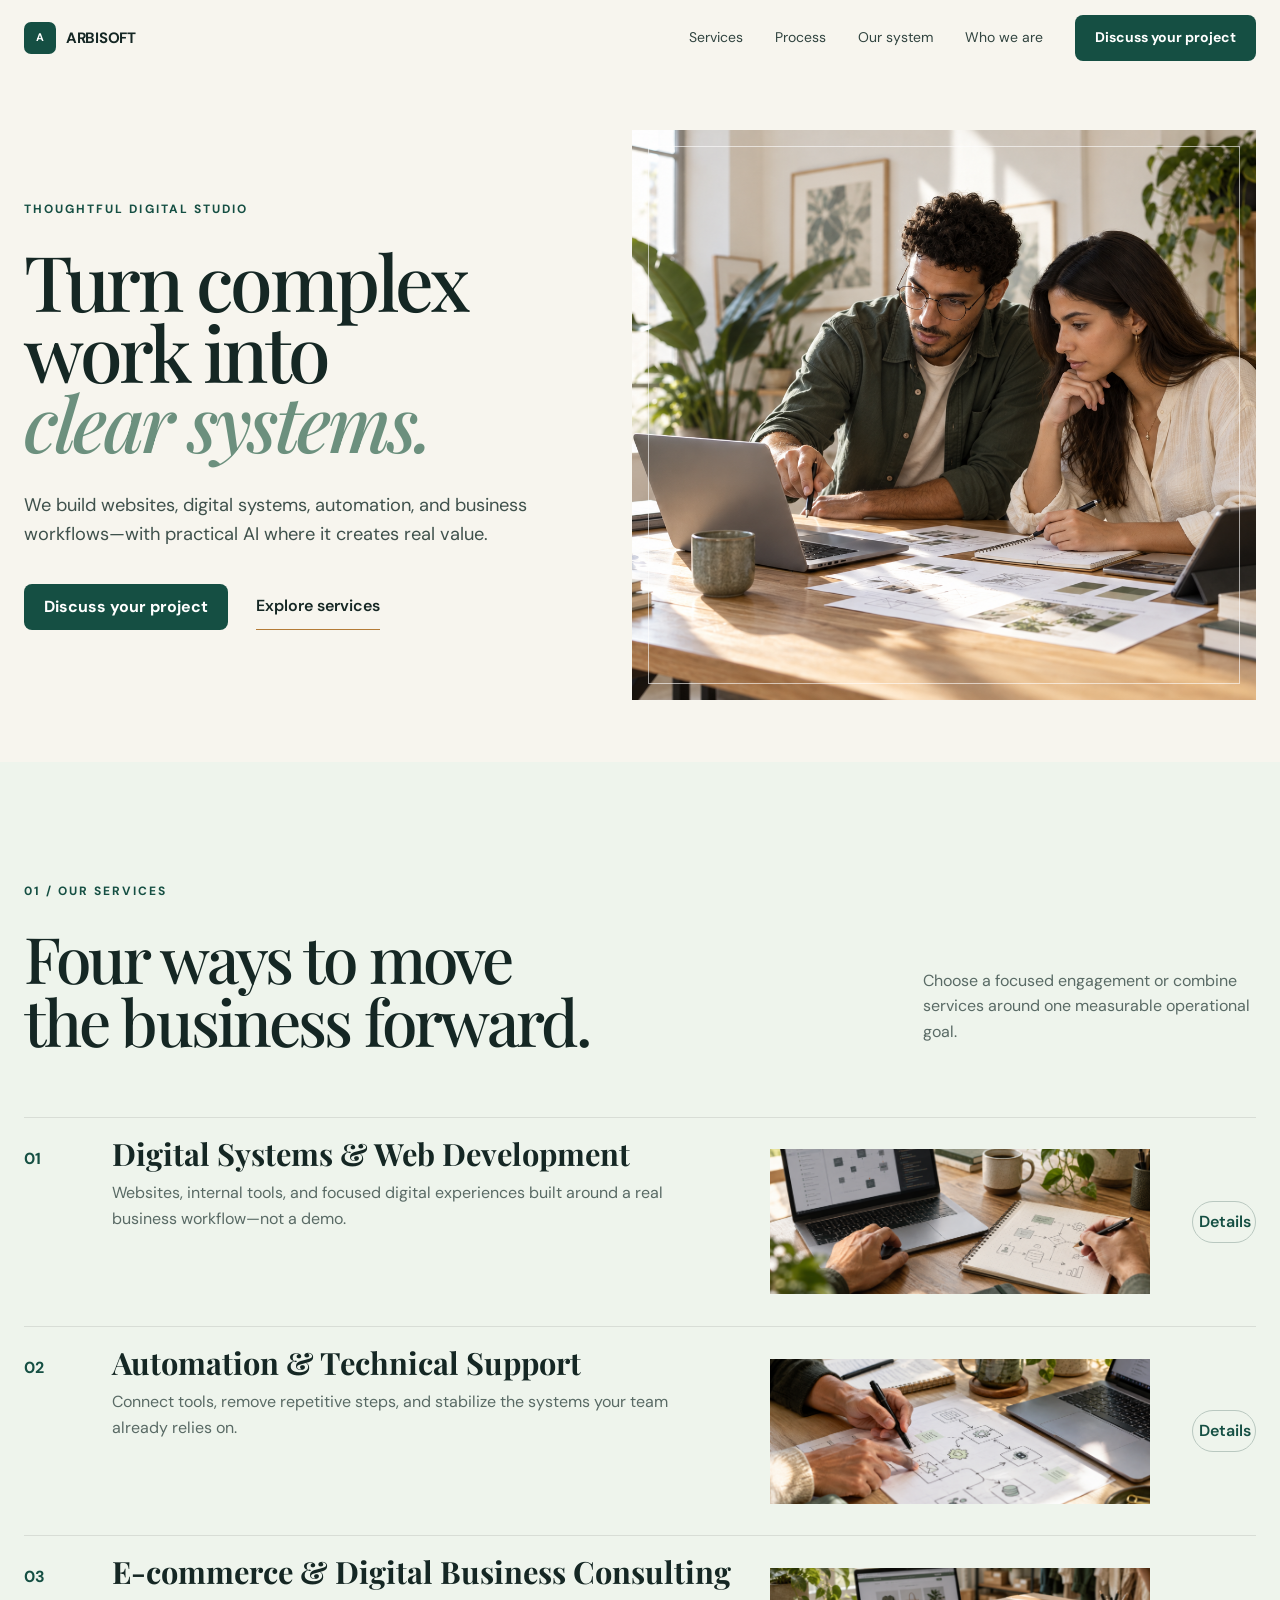
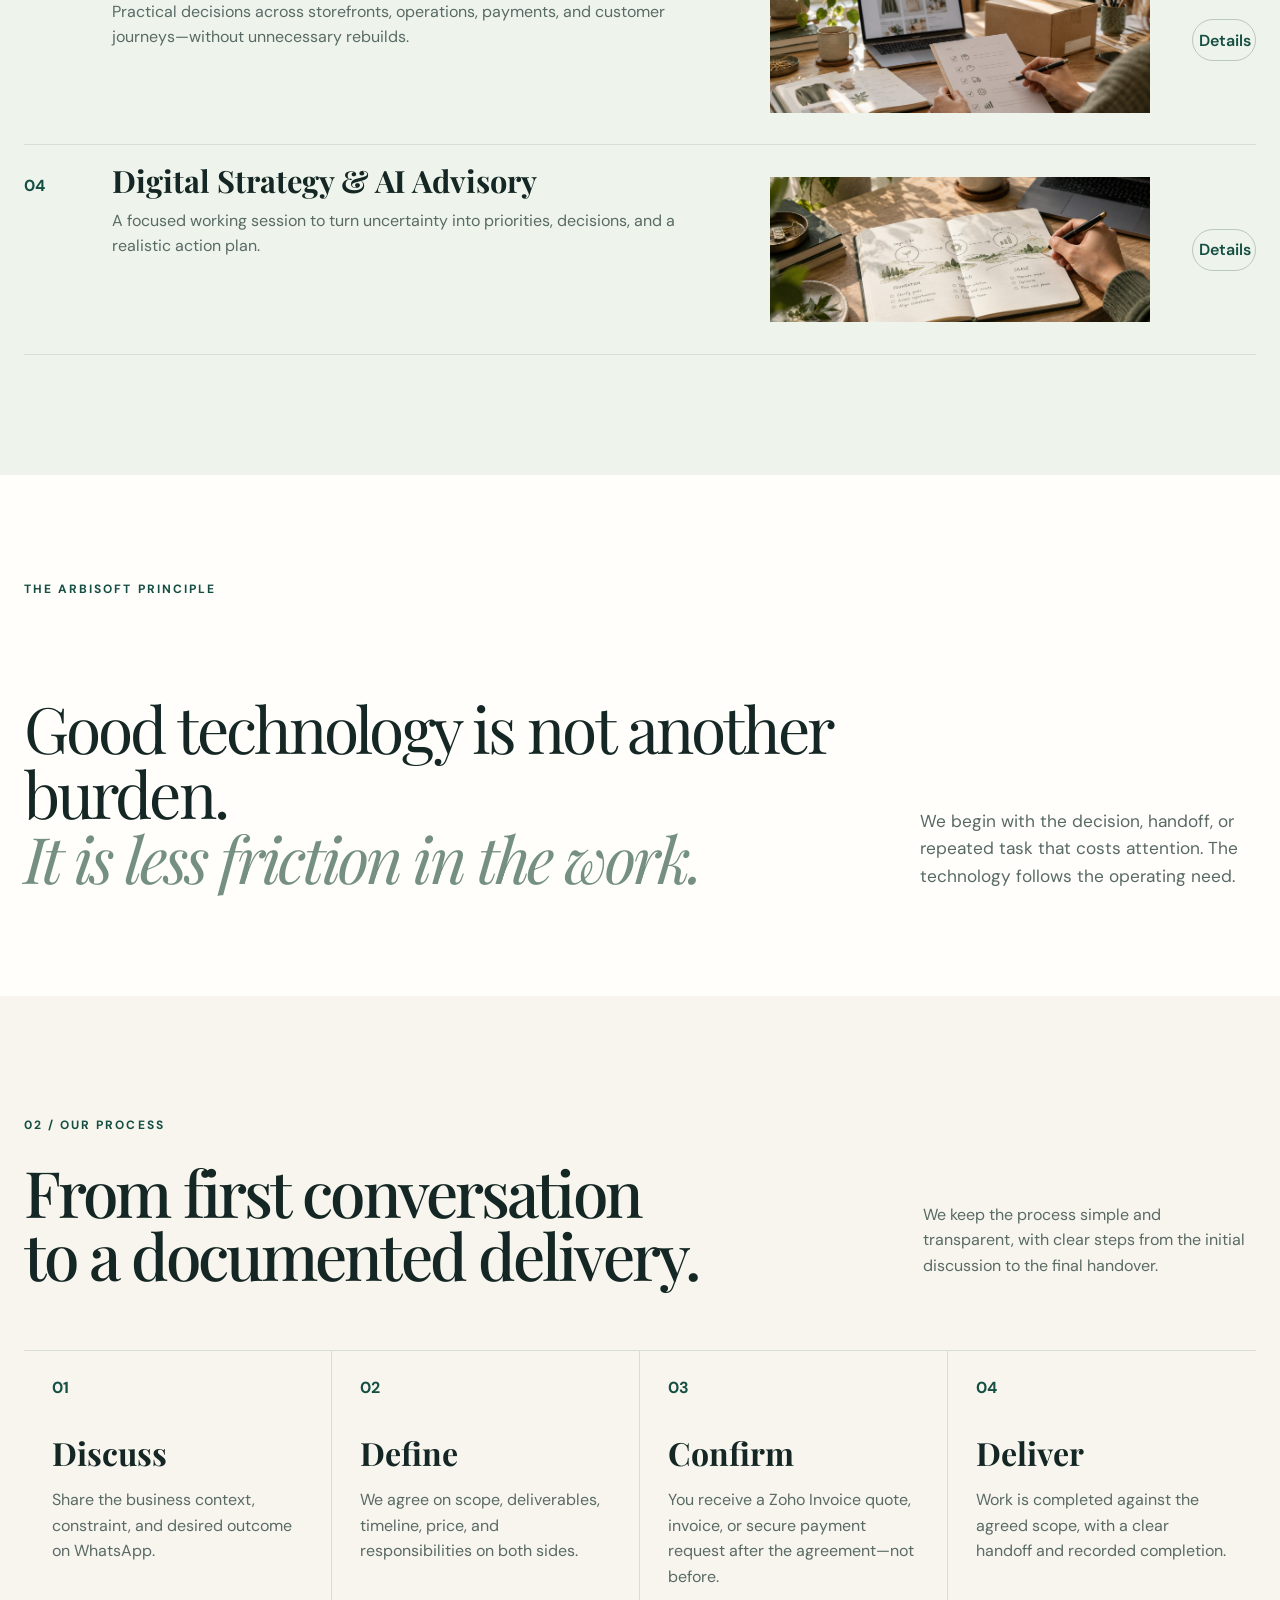
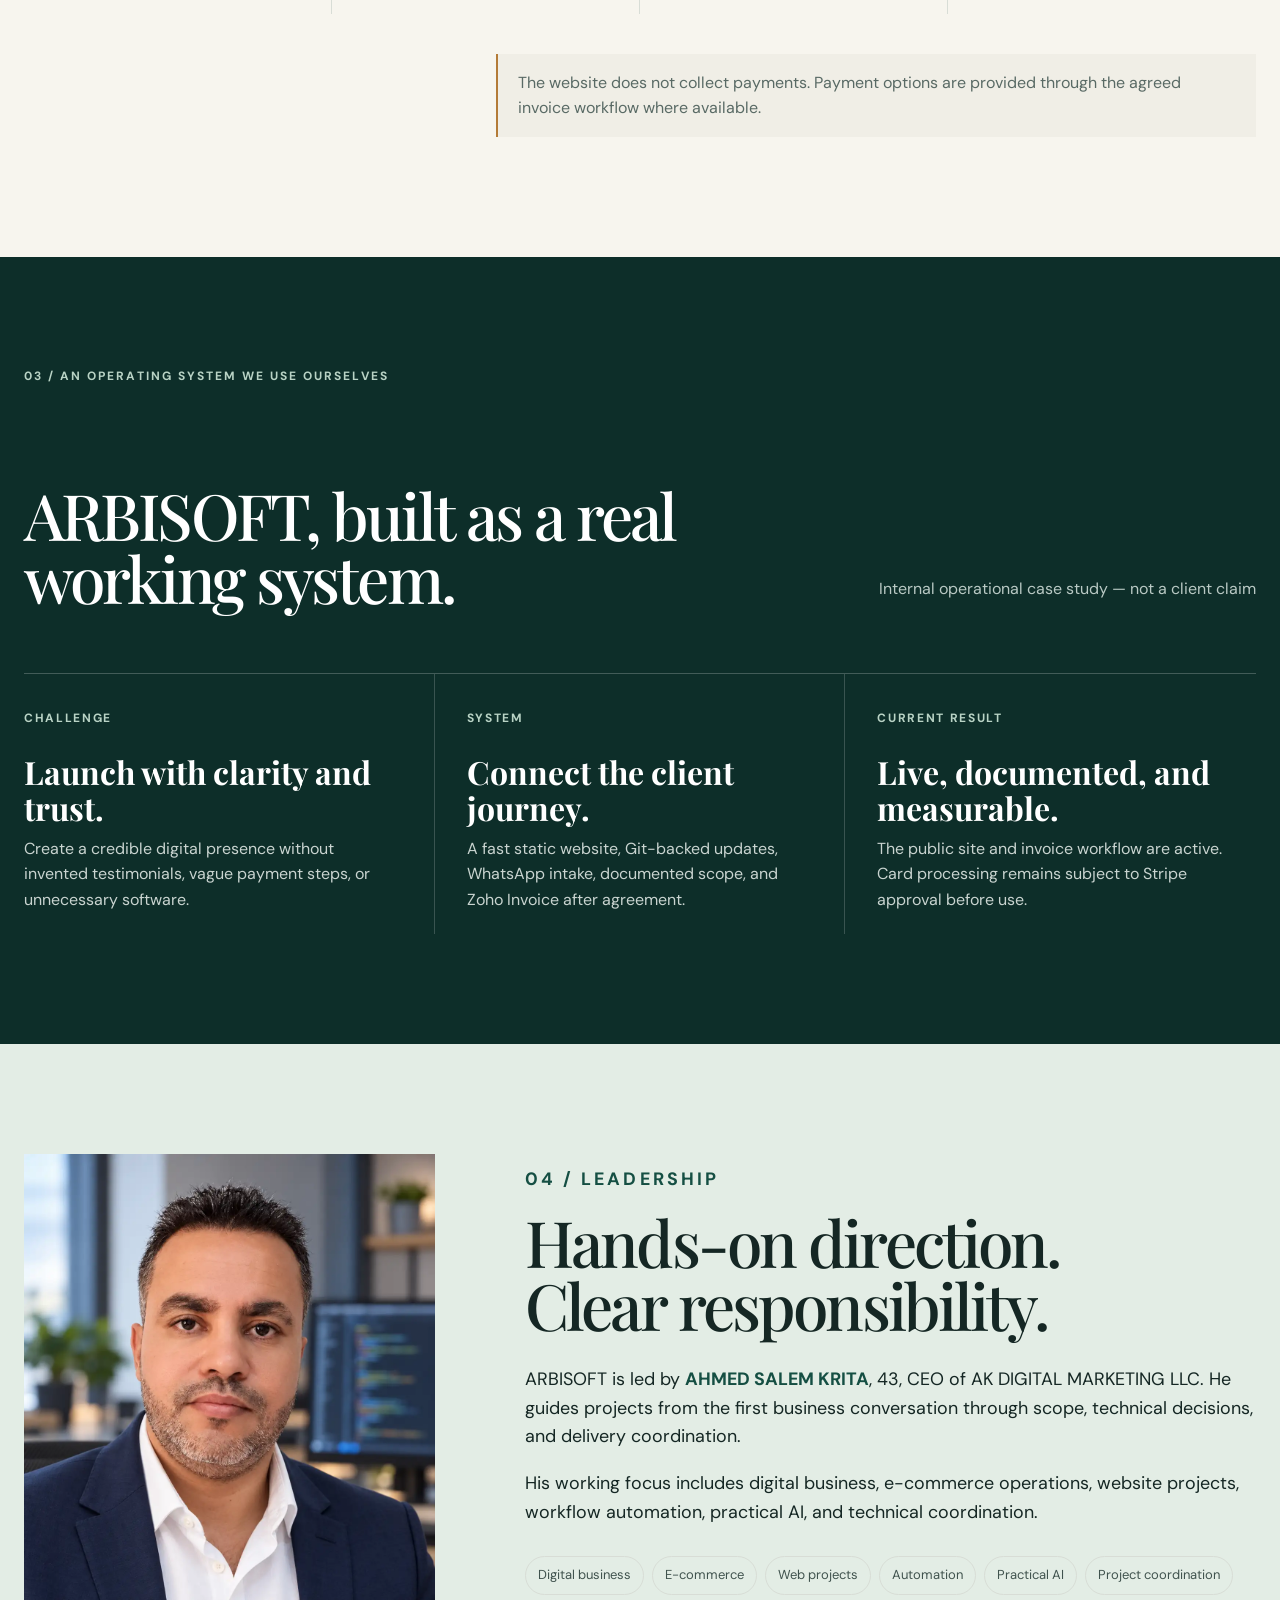
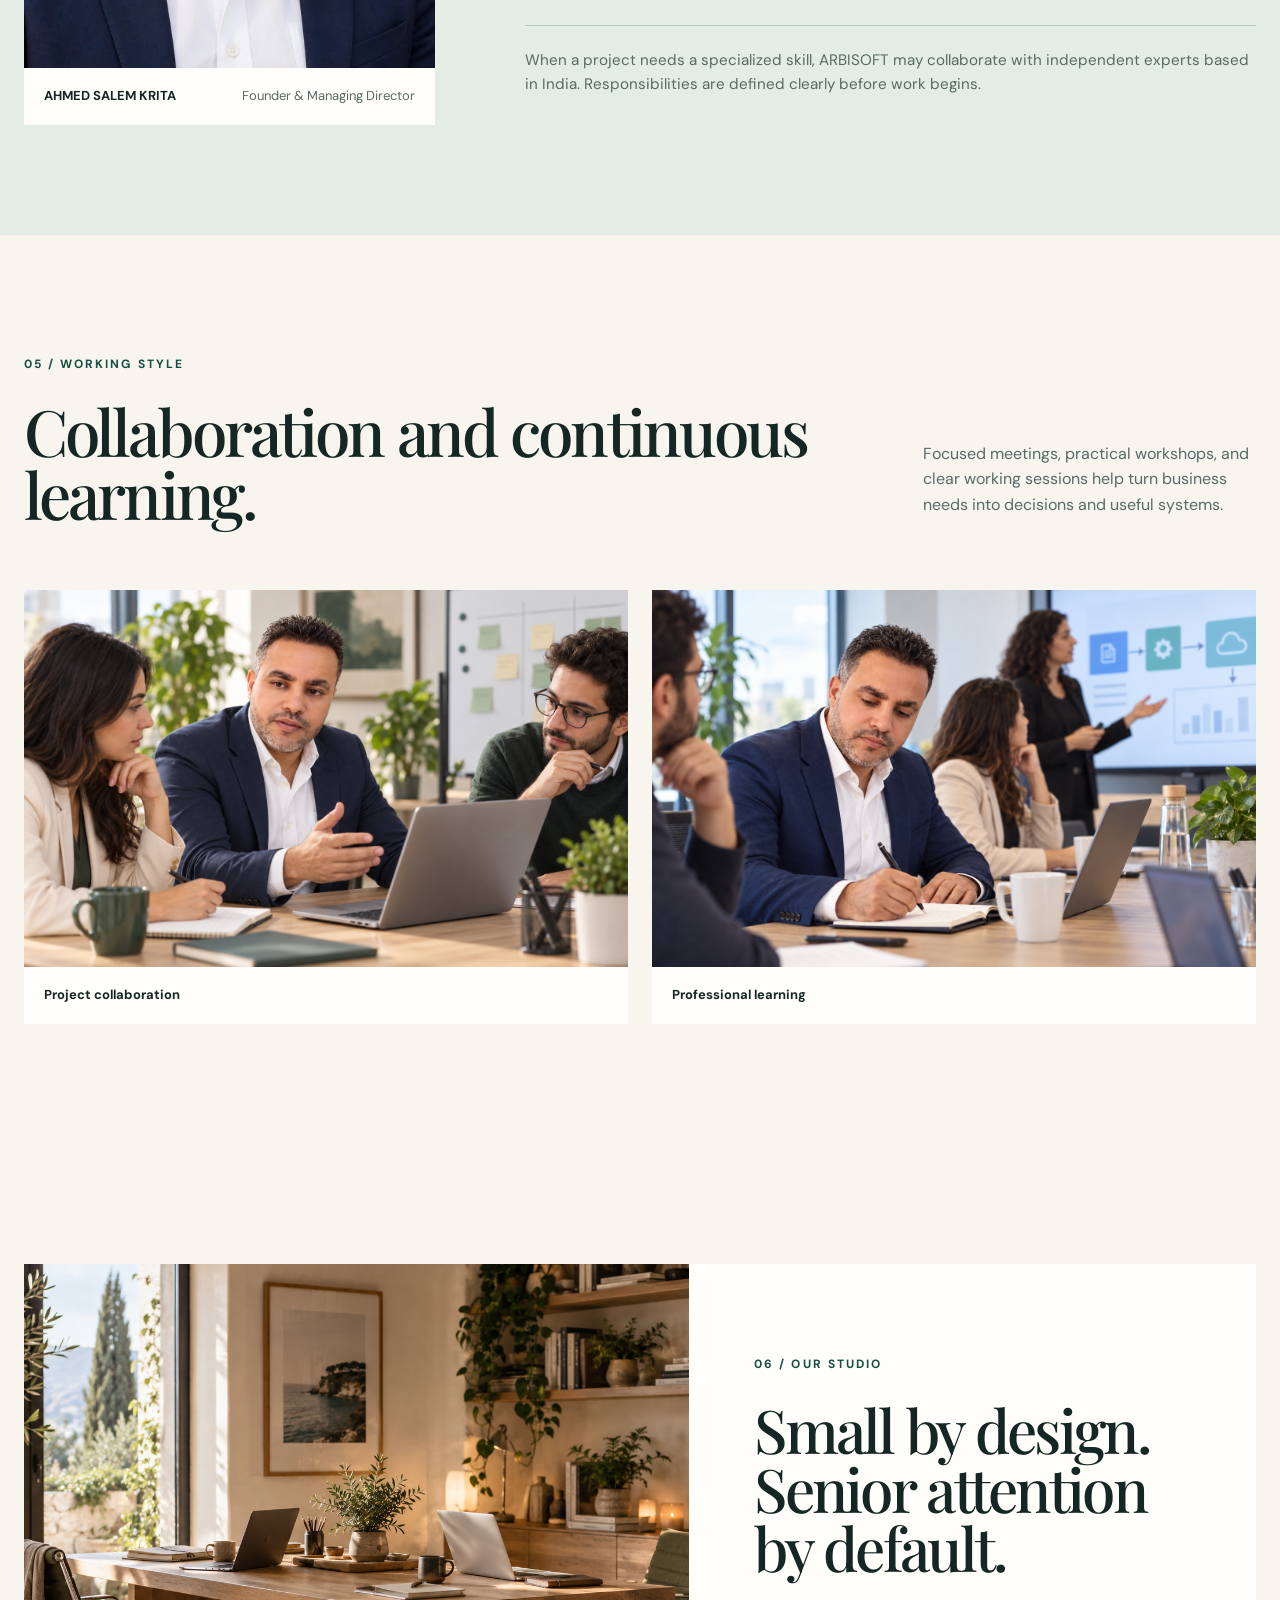
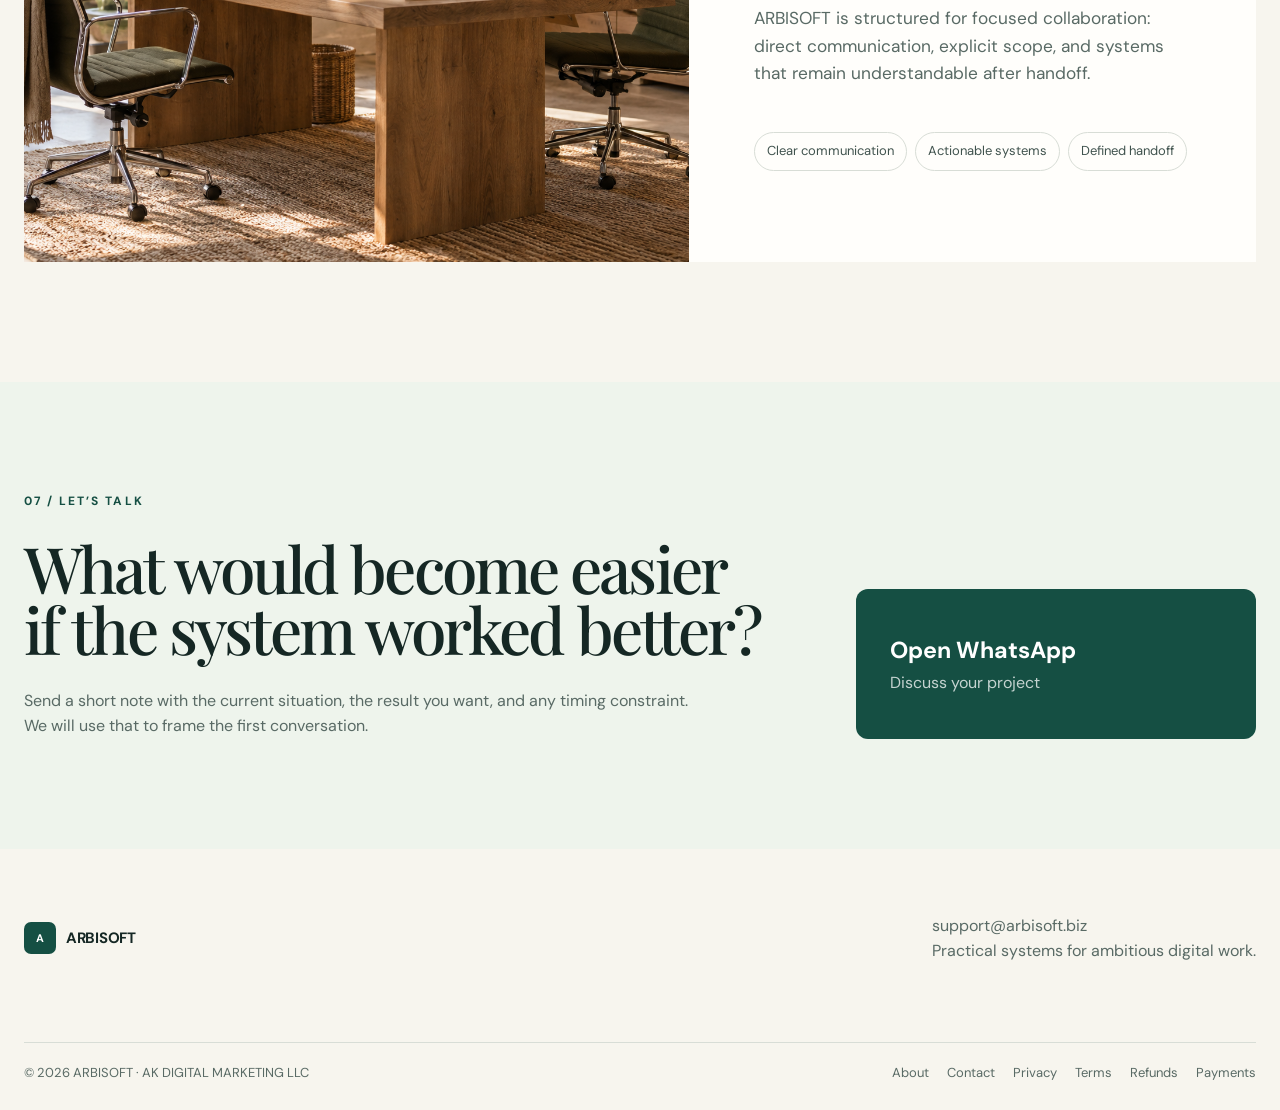
==== commit ca034ba2: "Use preferred project imagery" ====
--- a/index.html
+++ b/index.html
@@ -94,7 +94,7 @@
 
     <section class="team" id="team"><div class="director-profile reveal"><figure class="director-portrait"><img src="assets/ahmed-salem-krita-director.webp" alt="Ahmed Salem Krita, founder and managing director of ARBISOFT" loading="lazy" decoding="async"><figcaption><strong>AHMED SALEM KRITA</strong><span>Founder &amp; Managing Director</span></figcaption></figure><div class="team-copy"><p class="kicker">04 / Leadership</p><h2>Hands-on direction.<br>Clear responsibility.</h2><p>ARBISOFT is led by <strong>AHMED SALEM KRITA</strong>, 43, CEO of AK DIGITAL MARKETING LLC. He guides projects from the first business conversation through scope, technical decisions, and delivery coordination.</p><p>His working focus includes digital business, e-commerce operations, website projects, workflow automation, practical AI, and technical coordination.</p><div class="values director-skills"><span>Digital business</span><span>E-commerce</span><span>Web projects</span><span>Automation</span><span>Practical AI</span><span>Project coordination</span></div><p class="team-note">When a project needs a specialized skill, ARBISOFT may collaborate with independent experts based in India. Responsibilities are defined clearly before work begins.</p></div></div></section>
 
-    <section class="activity section" aria-labelledby="working-style-title"><div class="section-intro"><div><p class="kicker">05 / Working style</p><h2 id="working-style-title">Collaboration and continuous learning.</h2></div><p>Focused meetings, practical workshops, and clear working sessions help turn business needs into decisions and useful systems.</p></div><div class="activity-grid"><figure class="reveal"><img src="assets/flux-meeting-3.png" alt="Ahmed in a visual representation of a focused digital project meeting" loading="lazy" decoding="async"><figcaption><strong>Project collaboration</strong></figcaption></figure><figure class="reveal"><img src="assets/flux-workshop-2.png" alt="Ahmed in a visual representation of a professional digital workshop" loading="lazy" decoding="async"><figcaption><strong>Professional learning</strong></figcaption></figure></div></section>
+    <section class="activity section" aria-labelledby="working-style-title"><div class="section-intro"><div><p class="kicker">05 / Working style</p><h2 id="working-style-title">Collaboration and continuous learning.</h2></div><p>Focused meetings, practical workshops, and clear working sessions help turn business needs into decisions and useful systems.</p></div><div class="activity-grid"><figure class="reveal"><img src="assets/director-project-meeting.png" alt="Ahmed in a visual representation of a focused digital project meeting" loading="lazy" decoding="async"><figcaption><strong>Project collaboration</strong></figcaption></figure><figure class="reveal"><img src="assets/director-workshop.png" alt="Ahmed in a visual representation of a professional digital workshop" loading="lazy" decoding="async"><figcaption><strong>Professional learning</strong></figcaption></figure></div></section>
 
     <section class="studio" id="studio"><figure class="studio-visual reveal"><img src="assets/studio-workspace.png" alt="A bright, small two-person digital studio workspace" loading="lazy" decoding="async"></figure><div class="studio-copy reveal"><p class="kicker">06 / Our studio</p><h2>Small by design.<br>Senior attention by default.</h2><p>ARBISOFT is structured for focused collaboration: direct communication, explicit scope, and systems that remain understandable after handoff.</p><div class="values"><span>Clear communication</span><span>Actionable systems</span><span>Defined handoff</span></div></div></section>
 
